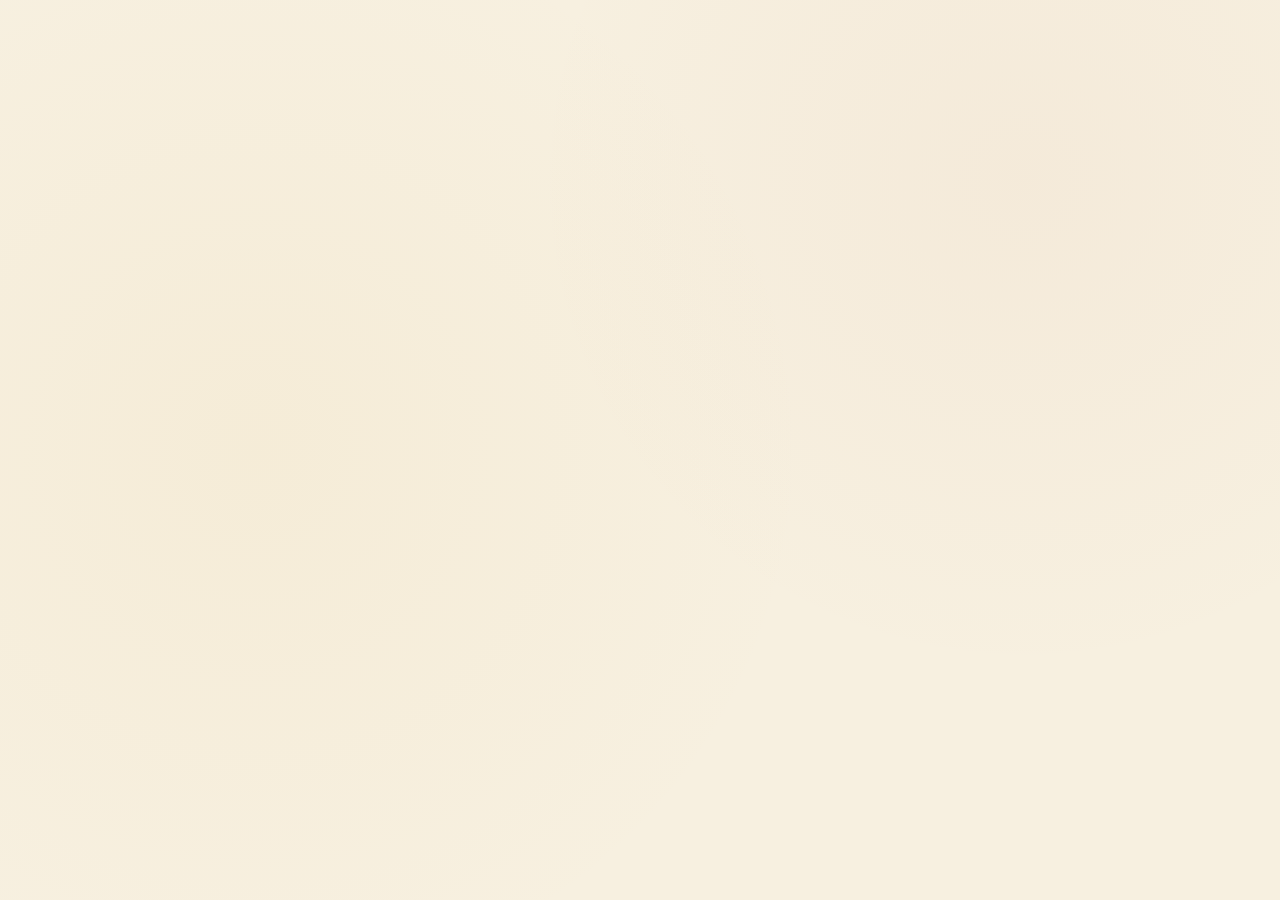
==== admin.html @ 9c34cb8f "Create admin.html" ====
<!DOCTYPE html>
<html lang="ar" dir="rtl">
<head>
    <meta charset="UTF-8">
    <meta name="viewport" content="width=device-width, initial-scale=1.0">
    <title>لوحة تحكم Abydos</title>
    <link href="https://fonts.googleapis.com/css2?family=Cairo:wght@400;500;600;700;800&display=swap" rel="stylesheet">
    <link rel="stylesheet" href="https://cdnjs.cloudflare.com/ajax/libs/font-awesome/6.0.0-beta3/css/all.min.css">
    <style>
        :root {
            --gold: #d4a237;
            --gold-light: #e8c46a;
            --navy: #0f1e3a;
            --navy2: #1a2a4a;
            --sand: #e8ddc8;
            --terracotta: #b55a3a;
            --cream: #f7f0e0;
            --border: #d4c4b0;
            --text: #0f1e3a;
            --text-muted: #5a6a7a;
            --green: #2a7a4a;
            --red: #b53a2a;
            --radius: 20px;
            --radius-sm: 10px;
            --shadow: 0 8px 30px rgba(15,30,58,0.12);
            --shadow-lg: 0 20px 60px rgba(15,30,58,0.18);
        }

        * { margin:0; padding:0; box-sizing:border-box; font-family:'Cairo',sans-serif; }

        body {
            background: var(--cream);
            background-image: radial-gradient(circle at 20% 50%, rgba(212,162,55,0.05) 0%, transparent 50%),
                              radial-gradient(circle at 80% 20%, rgba(181,90,58,0.04) 0%, transparent 40%);
            min-height:100vh;
        }

        /* Login */
        .login-wrapper { min-height:100vh; display:flex; align-items:center; justify-content:center; padding:2rem; }
        .login-card { background:white; border-radius:30px; padding:3rem 2.5rem; width:100%; max-width:440px; box-shadow:var(--shadow-lg); text-align:center; animation:slideUp 0.6s ease; }
        @keyframes slideUp { from{opacity:0;transform:translateY(30px);}to{opacity:1;transform:translateY(0);} }
        .login-logo { width:80px; height:80px; background:linear-gradient(135deg, var(--navy), var(--navy2)); border-radius:24px; display:flex; align-items:center; justify-content:center; margin:0 auto 1.5rem; font-size:2rem; color:var(--gold); box-shadow:0 8px 24px rgba(15,30,58,0.25); }
        .login-title { font-size:1.5rem; font-weight:800; color:var(--text); }
        .login-subtitle { font-size:0.9rem; color:var(--text-muted); margin-bottom:2rem; }
        .form-group { margin-bottom:1rem; text-align:right; }
        .form-label { display:block; font-size:0.82rem; font-weight:700; color:var(--text-muted); margin-bottom:0.4rem; }
        .form-input { width:100%; padding:0.85rem 1.1rem; border:1.5px solid var(--border); border-radius:14px; font-family:'Cairo',sans-serif; font-size:0.95rem; color:var(--text); background:var(--cream); outline:none; transition:all 0.25s ease; }
        .form-input:focus { border-color:var(--gold); background:white; box-shadow:0 0 0 3px rgba(212,162,55,0.12); }
        .login-btn { width:100%; padding:1rem; background:linear-gradient(135deg, var(--gold), var(--gold-light)); color:white; border:none; border-radius:14px; font-family:'Cairo',sans-serif; font-size:1rem; font-weight:700; cursor:pointer; margin-top:0.5rem; transition:all 0.3s ease; display:flex; align-items:center; justify-content:center; gap:0.6rem; }
        .login-btn:hover { transform:translateY(-2px); box-shadow:0 8px 25px rgba(212,162,55,0.4); }
        .login-btn:disabled { opacity:0.6; cursor:not-allowed; transform:none; }
        .login-error { color:var(--red); font-size:0.85rem; margin-top:0.8rem; display:none; background:rgba(181,58,42,0.08); padding:0.6rem 1rem; border-radius:var(--radius-sm); }

        /* Admin Layout */
        .admin-layout { display:flex; min-height:100vh; }

        .sidebar { width:260px; background:linear-gradient(180deg, var(--navy) 0%, #0a1428 100%); display:flex; flex-direction:column; position:fixed; top:0; right:0; height:100%; z-index:100; transition:transform 0.3s ease; padding:1.5rem 0; }
        .sidebar-logo { padding:0 1.5rem 1.5rem; border-bottom:1px solid rgba(255,255,255,0.08); margin-bottom:1.5rem; display:flex; align-items:center; gap:0.75rem; }
        .sidebar-logo-icon { width:42px; height:42px; background:rgba(212,162,55,0.15); border:1px solid rgba(212,162,55,0.3); border-radius:12px; display:flex; align-items:center; justify-content:center; font-size:1.1rem; color:var(--gold); }
        .sidebar-logo-text { color:white; font-weight:800; font-size:1.05rem; }
        .sidebar-logo-sub { color:rgba(255,255,255,0.4); font-size:0.75rem; }
        .sidebar-nav { flex:1; padding:0 1rem; }
        .nav-item { display:flex; align-items:center; gap:0.75rem; padding:0.75rem 1rem; border-radius:12px; color:rgba(255,255,255,0.6); cursor:pointer; transition:all 0.2s; font-size:0.9rem; margin-bottom:0.25rem; text-decoration:none; }
        .nav-item:hover, .nav-item.active { background:rgba(212,162,55,0.12); color:var(--gold); }
        .nav-item i { width:20px; text-align:center; font-size:0.9rem; }
        .sidebar-footer { padding:1.5rem; border-top:1px solid rgba(255,255,255,0.08); }
        .logout-btn { display:flex; align-items:center; gap:0.6rem; color:rgba(255,255,255,0.4); background:none; border:none; cursor:pointer; font-family:'Cairo',sans-serif; font-size:0.85rem; padding:0; transition:color 0.2s; }
        .logout-btn:hover { color:var(--red); }

        .main-content { margin-right:260px; flex:1; padding:2rem; min-height:100vh; }
        .top-bar { display:flex; align-items:center; justify-content:space-between; margin-bottom:2rem; }
        .page-title { font-size:1.5rem; font-weight:800; color:var(--text); }
        .page-title span { color:var(--gold); }
        .top-actions { display:flex; gap:0.75rem; }
        .btn-primary { display:inline-flex; align-items:center; gap:0.5rem; background:var(--gold); color:white; border:none; padding:0.7rem 1.5rem; border-radius:50px; font-family:'Cairo',sans-serif; font-weight:700; font-size:0.9rem; cursor:pointer; transition:all 0.2s; }
        .btn-primary:hover { background:var(--gold-light); transform:translateY(-1px); box-shadow:0 6px 20px rgba(212,162,55,0.35); }
        .btn-secondary { display:inline-flex; align-items:center; gap:0.5rem; background:white; color:var(--text); border:1.5px solid var(--border); padding:0.7rem 1.5rem; border-radius:50px; font-family:'Cairo',sans-serif; font-weight:700; font-size:0.9rem; cursor:pointer; transition:all 0.2s; }
        .btn-secondary:hover { border-color:var(--gold); color:var(--gold); }

        .stats-row { display:grid; grid-template-columns:repeat(4,1fr); gap:1rem; margin-bottom:2rem; }
        .stat-card { background:white; border-radius:var(--radius); padding:1.5rem; box-shadow:var(--shadow); display:flex; align-items:center; gap:1rem; }
        .stat-icon { width:52px; height:52px; border-radius:14px; display:flex; align-items:center; justify-content:center; font-size:1.3rem; flex-shrink:0; }
        .stat-icon.gold { background:rgba(212,162,55,0.12); color:var(--gold); }
        .stat-icon.green { background:rgba(42,122,74,0.12); color:var(--green); }
        .stat-icon.blue { background:rgba(42,64,106,0.12); color:#2a406a; }
        .stat-icon.purple { background:rgba(103,58,183,0.12); color:#673ab7; }
        .stat-value { font-size:1.8rem; font-weight:800; color:var(--text); line-height:1; }
        .stat-label { font-size:0.82rem; color:var(--text-muted); margin-top:0.2rem; }

        .alert { padding:0.9rem 1.2rem; border-radius:var(--radius-sm); margin-bottom:1rem; font-size:0.9rem; font-weight:600; display:none; align-items:center; gap:0.6rem; }
        .alert.success { background:rgba(42,122,74,0.1); color:var(--green); border:1px solid rgba(42,122,74,0.2); }
        .alert.danger { background:rgba(181,58,42,0.1); color:var(--red); border:1px solid rgba(181,58,42,0.2); }
        .alert.show { display:flex !important; }

        .table-card { background:white; border-radius:var(--radius); box-shadow:var(--shadow); overflow:hidden; }
        .table-header { padding:1.25rem 1.5rem; border-bottom:1px solid var(--border); display:flex; align-items:center; justify-content:space-between; }
        .table-title { font-size:1rem; font-weight:700; color:var(--text); display:flex; align-items:center; gap:0.5rem; }
        .table-title i { color:var(--gold); }
        .search-box { display:flex; align-items:center; gap:0.5rem; background:var(--cream); border:1.5px solid var(--border); border-radius:50px; padding:0.5rem 1rem; }
        .search-box i { color:var(--text-muted); font-size:0.85rem; }
        .search-box input { border:none; background:none; outline:none; font-family:'Cairo',sans-serif; font-size:0.85rem; color:var(--text); width:180px; }
        .search-box input::placeholder { color:var(--text-muted); }

        table { width:100%; border-collapse:collapse; }
        thead { background:#faf6f0; }
        th { padding:0.9rem 1.25rem; text-align:right; font-size:0.78rem; font-weight:700; color:var(--text-muted); text-transform:uppercase; letter-spacing:0.5px; border-bottom:1px solid var(--border); }
        td { padding:1rem 1.25rem; border-bottom:1px solid #f5f0ea; font-size:0.88rem; color:var(--text); vertical-align:middle; }
        tr:last-child td { border-bottom:none; }
        tr:hover td { background:#fdf9f5; }
        .post-thumb-cell { display:flex; align-items:center; gap:0.85rem; }
        .thumb-img { width:52px; height:38px; border-radius:8px; object-fit:cover; background:var(--cream); flex-shrink:0; border:1px solid var(--border); }
        .thumb-title { font-weight:600; color:var(--text); font-size:0.88rem; line-height:1.4; }
        .cat-badge { display:inline-block; padding:0.2rem 0.7rem; border-radius:50px; font-size:0.72rem; font-weight:700; background:rgba(212,162,55,0.1); color:var(--gold); }
        .date-cell { color:var(--text-muted); font-size:0.82rem; }
        .img-count { color:var(--text-muted); font-size:0.82rem; text-align:center; }
        .actions-cell { display:flex; gap:0.5rem; }
        .action-btn { width:34px; height:34px; border-radius:10px; border:none; cursor:pointer; display:flex; align-items:center; justify-content:center; font-size:0.85rem; transition:all 0.2s; }
        .edit-btn { background:rgba(42,122,74,0.1); color:var(--green); }
        .edit-btn:hover { background:var(--green); color:white; }
        .delete-btn { background:rgba(181,58,42,0.1); color:var(--red); }
        .delete-btn:hover { background:var(--red); color:white; }

        .table-footer { padding:1rem 1.5rem; border-top:1px solid var(--border); display:flex; align-items:center; justify-content:space-between; font-size:0.83rem; color:var(--text-muted); }
        .pagination { display:flex; gap:0.4rem; }
        .page-btn { width:32px; height:32px; border-radius:8px; border:1.5px solid var(--border); background:white; cursor:pointer; display:flex; align-items:center; justify-content:center; font-size:0.82rem; font-family:'Cairo',sans-serif; color:var(--text-muted); transition:all 0.2s; }
        .page-btn:hover, .page-btn.active { background:var(--gold); border-color:var(--gold); color:white; }

        .modal { position:fixed; inset:0; background:rgba(10,6,2,0.75); display:none; justify-content:center; align-items:center; z-index:1000; padding:1.5rem; backdrop-filter:blur(4px); }
        .modal.open { display:flex; }
        .modal-card { background:white; border-radius:28px; width:100%; max-width:760px; max-height:92vh; overflow-y:auto; box-shadow:var(--shadow-lg); animation:modalIn 0.35s cubic-bezier(0.34,1.56,0.64,1); }
        @keyframes modalIn { from{opacity:0;transform:scale(0.92) translateY(20px);}to{opacity:1;transform:scale(1) translateY(0);} }
        .modal-header { padding:1.5rem 2rem; border-bottom:1px solid var(--border); display:flex; align-items:center; justify-content:space-between; position:sticky; top:0; background:white; z-index:2; border-radius:28px 28px 0 0; }
        .modal-title { font-size:1.15rem; font-weight:800; color:var(--text); display:flex; align-items:center; gap:0.5rem; }
        .modal-title i { color:var(--gold); }
        .modal-close { width:36px; height:36px; border-radius:10px; background:#f5ede4; border:none; cursor:pointer; display:flex; align-items:center; justify-content:center; color:var(--text-muted); font-size:1rem; transition:all 0.2s; }
        .modal-close:hover { background:var(--red); color:white; }
        .modal-body { padding:2rem; }
        .modal-footer { padding:1.25rem 2rem; border-top:1px solid var(--border); display:flex; justify-content:flex-end; gap:0.75rem; }

        .field-group { margin-bottom:1.25rem; }
        .field-label { display:block; font-size:0.82rem; font-weight:700; color:var(--text-muted); margin-bottom:0.4rem; }
        .field-label span { color:var(--red); }
        .field-input, .field-textarea, .field-select { width:100%; padding:0.8rem 1rem; border:1.5px solid var(--border); border-radius:12px; font-family:'Cairo',sans-serif; font-size:0.92rem; color:var(--text); background:var(--cream); outline:none; transition:all 0.2s; }
        .field-input:focus, .field-textarea:focus { border-color:var(--gold); background:white; box-shadow:0 0 0 3px rgba(212,162,55,0.1); }
        .field-textarea { resize:vertical; min-height:160px; line-height:1.6; }
        .field-hint { font-size:0.77rem; color:var(--text-muted); margin-top:0.35rem; }
        .field-row { display:grid; grid-template-columns:1fr 1fr; gap:1rem; }
        .thumb-preview { margin-top:0.5rem; border-radius:10px; overflow:hidden; border:1.5px solid var(--border); display:none; aspect-ratio:16/9; background:var(--cream); }
        .thumb-preview img { width:100%; height:100%; object-fit:cover; }
        .thumb-preview.show { display:block; }

        .editor-toolbar { display:flex; gap:0.3rem; flex-wrap:wrap; padding:0.6rem; background:#faf6f0; border:1.5px solid var(--border); border-bottom:none; border-radius:12px 12px 0 0; }
        .editor-toolbar button { width:32px; height:32px; border:none; background:transparent; border-radius:8px; cursor:pointer; font-size:0.85rem; color:var(--text-muted); display:flex; align-items:center; justify-content:center; transition:all 0.15s; }
        .editor-toolbar button:hover { background:white; color:var(--gold); }
        .editor-toolbar .sep { width:1px; background:var(--border); margin:0 0.2rem; }
        .editor-textarea { width:100%; padding:1rem; border:1.5px solid var(--border); border-top:none; border-radius:0 0 12px 12px; font-family:'Cairo',sans-serif; font-size:0.9rem; color:var(--text); background:var(--cream); outline:none; resize:vertical; min-height:200px; line-height:1.7; }
        .editor-textarea:focus { border-color:var(--gold); background:white; }
        .field-input.error, .field-textarea.error { border-color:var(--red); }
        .field-error { font-size:0.77rem; color:var(--red); margin-top:0.3rem; display:none; }
        .field-error.show { display:block; }
        .char-counter { font-size:0.75rem; color:var(--text-muted); text-align:left; margin-top:0.3rem; }

        .table-empty { text-align:center; padding:3rem; color:var(--text-muted); }
        .table-empty i { font-size:2.5rem; color:var(--gold); opacity:0.3; display:block; margin-bottom:0.75rem; }

        .confirm-dialog { position:fixed; inset:0; background:rgba(10,6,2,0.8); display:none; justify-content:center; align-items:center; z-index:2000; }
        .confirm-dialog.open { display:flex; }
        .confirm-card { background:white; border-radius:20px; padding:2rem; max-width:380px; width:90%; text-align:center; animation:modalIn 0.3s ease; }
        .confirm-icon { width:60px; height:60px; border-radius:50%; background:rgba(181,58,42,0.1); display:flex; align-items:center; justify-content:center; margin:0 auto 1rem; font-size:1.5rem; color:var(--red); }
        .confirm-title { font-size:1.1rem; font-weight:800; color:var(--text); margin-bottom:0.5rem; }
        .confirm-text { font-size:0.88rem; color:var(--text-muted); margin-bottom:1.5rem; }
        .confirm-actions { display:flex; gap:0.75rem; justify-content:center; }
        .btn-danger { padding:0.7rem 1.5rem; background:var(--red); color:white; border:none; border-radius:50px; font-family:'Cairo',sans-serif; font-weight:700; cursor:pointer; transition:all 0.2s; }
        .btn-danger:hover { background:#a93226; }
        .btn-ghost { padding:0.7rem 1.5rem; background:var(--cream); color:var(--text-muted); border:1.5px solid var(--border); border-radius:50px; font-family:'Cairo',sans-serif; font-weight:700; cursor:pointer; }

        .saving-overlay { position:fixed; inset:0; background:rgba(0,0,0,0.4); display:none; justify-content:center; align-items:center; z-index:3000; }
        .saving-overlay.show { display:flex; }
        .saving-card { background:white; border-radius:16px; padding:2rem 2.5rem; text-align:center; box-shadow:var(--shadow-lg); }
        .saving-spinner { font-size:2rem; color:var(--gold); margin-bottom:0.75rem; }
        .saving-text { font-weight:700; color:var(--text); }

        .sidebar-toggle { display:none; position:fixed; bottom:1.5rem; right:1.5rem; width:50px; height:50px; background:var(--gold); color:white; border:none; border-radius:50%; font-size:1.1rem; cursor:pointer; z-index:200; box-shadow:0 4px 20px rgba(212,162,55,0.4); }
        @media (max-width:900px){ .sidebar-toggle { display:flex; align-items:center; justify-content:center; } .sidebar { transform:translateX(260px); } .sidebar.open { transform:translateX(0); } .main-content { margin-right:0; } .stats-row { grid-template-columns:repeat(2,1fr); } .field-row { grid-template-columns:1fr; } }
        @media (max-width:600px){ .stats-row { grid-template-columns:1fr; } .top-bar { flex-direction:column; align-items:flex-start; gap:1rem; } }
    </style>
</head>
<body>

<div id="loginWrapper" class="login-wrapper" style="display:none;">
  <div class="login-card">
    <div class="login-logo"><i class="fas fa-ankh"></i></div>
    <div class="login-title">Abydos Admin</div>
    <div class="login-subtitle">لوحة تحكم المحتوى</div>
    <div class="form-group">
      <label class="form-label">كلمة المرور</label>
      <input type="password" id="adminPassword" class="form-input" placeholder="أدخل كلمة المرور" autocomplete="off">
    </div>
    <div class="form-group">
      <label class="form-label">GitHub Token</label>
      <input type="text" id="githubToken" class="form-input" placeholder="ghp_xxxxxxxxxxxxxxxx" autocomplete="off" dir="ltr">
    </div>
    <button class="login-btn" id="loginBtn">
      <i class="fas fa-sign-in-alt"></i>
      <span>دخول</span>
    </button>
    <div id="loginError" class="login-error"></div>
  </div>
</div>

<div id="adminPanel" style="display:none;">
  <div class="admin-layout">
    <aside class="sidebar" id="sidebar">
      <div class="sidebar-logo">
        <div class="sidebar-logo-icon"><i class="fas fa-ankh"></i></div>
        <div><div class="sidebar-logo-text">Abydos</div><div class="sidebar-logo-sub">لوحة التحكم</div></div>
      </div>
      <nav class="sidebar-nav">
        <a class="nav-item active" href="#"><i class="fas fa-newspaper"></i> إدارة المقالات</a>
        <a class="nav-item" href="index.html" target="_blank"><i class="fas fa-external-link-alt"></i> عرض الموقع</a>
      </nav>
      <div class="sidebar-footer">
        <button class="logout-btn" id="logoutBtn"><i class="fas fa-sign-out-alt"></i> تسجيل الخروج</button>
      </div>
    </aside>

    <main class="main-content">
      <div class="top-bar">
        <div class="page-title">إدارة <span>المقالات</span></div>
        <div class="top-actions">
          <button class="btn-secondary" id="refreshBtn"><i class="fas fa-sync-alt"></i> تحديث</button>
          <button class="btn-primary" id="newPostBtn"><i class="fas fa-plus"></i> مقال جديد</button>
        </div>
      </div>

      <div class="alert success" id="successAlert"><i class="fas fa-check-circle"></i> <span id="successMsg"></span></div>
      <div class="alert danger" id="dangerAlert"><i class="fas fa-exclamation-circle"></i> <span id="dangerMsg"></span></div>

      <div class="stats-row" id="statsRow">
        <div class="stat-card">
          <div class="stat-icon gold"><i class="fas fa-newspaper"></i></div>
          <div><div class="stat-value" id="statTotal">—</div><div class="stat-label">إجمالي المقالات</div></div>
        </div>
        <div class="stat-card">
          <div class="stat-icon green"><i class="fas fa-tags"></i></div>
          <div><div class="stat-value" id="statCats">—</div><div class="stat-label">الأقسام</div></div>
        </div>
        <div class="stat-card">
          <div class="stat-icon blue"><i class="fas fa-images"></i></div>
          <div><div class="stat-value" id="statImages">—</div><div class="stat-label">إجمالي الصور</div></div>
        </div>
        <div class="stat-card">
          <div class="stat-icon purple"><i class="fas fa-calendar-check"></i></div>
          <div><div class="stat-value" id="statThisMonth">—</div><div class="stat-label">مقالات هذا الشهر</div></div>
        </div>
      </div>

      <div class="table-card">
        <div class="table-header">
          <div class="table-title"><i class="fas fa-list-alt"></i> المقالات</div>
          <div style="display:flex;gap:0.75rem;align-items:center;flex-wrap:wrap;">
            <select id="sectionFilter" class="field-input field-select" style="width:auto;padding:0.45rem 0.85rem;font-size:0.85rem;">
              <option value="">كل الأقسام</option>
              <option value="زائر">👤 زائر</option>
              <option value="مزار">🏛️ مزار</option>
              <option value="مقابلات">🎙️ مقابلات</option>
              <option value="فعاليات">📅 فعاليات</option>
              <option value="وجوه">👔 وجوه</option>
              <option value="رأي">✍️ رأي</option>
            </select>
            <div class="search-box">
              <i class="fas fa-search"></i>
              <input type="text" id="tableSearch" placeholder="بحث في المقالات...">
            </div>
          </div>
        </div>
        <div style="overflow-x:auto;">
          <table>
            <thead><tr><th>المقال</th><th>القسم</th><th>التاريخ</th><th style="text-align:center;">صور</th><th>إجراءات</th></tr></thead>
            <tbody id="postsTableBody"><tr class="loading-row"><td colspan="5"><i class="fas fa-spinner fa-spin" style="color:var(--gold);"></i> جاري التحميل...</td></tr></tbody>
          </table>
        </div>
        <div class="table-footer">
          <span id="tableInfo">—</span>
          <div class="pagination" id="pagination"></div>
        </div>
      </div>
    </main>
  </div>
</div>

<!-- Modal -->
<div class="modal" id="postModal">
  <div class="modal-card">
    <div class="modal-header">
      <div class="modal-title" id="modalTitle"><i class="fas fa-plus"></i> مقال جديد</div>
      <button class="modal-close" id="modalClose"><i class="fas fa-times"></i></button>
    </div>
    <div class="modal-body">
      <input type="hidden" id="editId">
      <div class="field-row">
        <div class="field-group" style="grid-column: span 2;">
          <label class="field-label">العنوان <span>*</span></label>
          <input type="text" id="postTitle" class="field-input" placeholder="عنوان المقال...">
          <div class="field-error" id="titleError">العنوان مطلوب</div>
        </div>
      </div>
      <div class="field-row">
        <div class="field-group">
          <label class="field-label">القسم الرئيسي <span>*</span></label>
          <select id="postSection" class="field-input field-select">
            <option value="">— اختر القسم —</option>
            <option value="زائر">👤 زائر</option>
            <option value="مزار">🏛️ مزار</option>
            <option value="مقابلات">🎙️ مقابلات</option>
            <option value="فعاليات">📅 فعاليات</option>
            <option value="وجوه">👔 وجوه</option>
            <option value="رأي">✍️ رأي</option>
          </select>
          <div class="field-error" id="catError">القسم مطلوب</div>
        </div>
        <div class="field-group">
          <label class="field-label">تاريخ النشر <span>*</span></label>
          <input type="date" id="postDate" class="field-input">
        </div>
      </div>
      <div class="field-row">
        <div class="field-group" style="grid-column: span 2;">
          <label class="field-label">وسوم إضافية (Tags)</label>
          <input type="text" id="postCategories" class="field-input" placeholder="مثال: تاريخ، آثار، فلسفة">
          <div class="field-hint">افصل بين الوسوم بفاصلة</div>
        </div>
      </div>
      <div class="field-group">
        <label class="field-label">رابط الصورة المصغرة</label>
        <input type="url" id="postThumb" class="field-input" placeholder="https://..." dir="ltr">
        <div class="field-hint">سيتم عرض معاينة الصورة تلقائياً</div>
        <div class="thumb-preview" id="thumbPreview"><img src="" alt="معاينة" id="thumbImg"></div>
      </div>
      <div class="field-group">
        <label class="field-label">المحتوى الكامل</label>
        <div class="editor-toolbar">
          <button type="button" onclick="insertTag('b')"><b>B</b></button>
          <button type="button" onclick="insertTag('i')"><i>I</i></button>
          <button type="button" onclick="insertTag('u')"><u>U</u></button>
          <div class="sep"></div>
          <button type="button" onclick="insertTag('h2')"><i class="fas fa-heading"></i></button>
          <button type="button" onclick="insertTag('h3')"><i class="fas fa-h-square"></i></button>
          <div class="sep"></div>
          <button type="button" onclick="insertTag('p')"><i class="fas fa-paragraph"></i></button>
          <button type="button" onclick="insertLink()"><i class="fas fa-link"></i></button>
          <button type="button" onclick="insertImage()"><i class="fas fa-image"></i></button>
          <div class="sep"></div>
          <button type="button" onclick="insertTag('blockquote')"><i class="fas fa-quote-right"></i></button>
          <button type="button" onclick="clearContent()" style="margin-right:auto;"><i class="fas fa-trash" style="color:var(--red);font-size:0.75rem;"></i></button>
        </div>
        <textarea class="editor-textarea" id="postContent" placeholder="اكتب أو الصق المحتوى الكامل للمقال هنا (HTML مسموح)..."></textarea>
        <div class="char-counter"><span id="charCount">0</span> حرف</div>
      </div>
      <div class="field-group">
        <label class="field-label">معاينة قصيرة (اختياري)</label>
        <textarea id="postPreview" class="field-input" rows="3" placeholder="نبذة مختصرة تظهر في قوائم المقالات..."></textarea>
      </div>
    </div>
    <div class="modal-footer">
      <button class="btn-ghost" id="cancelModalBtn">إلغاء</button>
      <button class="btn-primary" id="savePostBtn"><i class="fas fa-save"></i> حفظ المقال</button>
    </div>
  </div>
</div>

<!-- Confirm Dialog -->
<div class="confirm-dialog" id="confirmDialog">
  <div class="confirm-card">
    <div class="confirm-icon"><i class="fas fa-trash-alt"></i></div>
    <div class="confirm-title">حذف المقال</div>
    <div class="confirm-text">هل أنت متأكد من حذف هذا المقال؟ لا يمكن التراجع عن هذا الإجراء.</div>
    <div class="confirm-actions">
      <button class="btn-ghost" id="cancelDelete">إلغاء</button>
      <button class="btn-danger" id="confirmDelete"><i class="fas fa-trash-alt"></i> حذف</button>
    </div>
  </div>
</div>

<!-- Saving Overlay -->
<div class="saving-overlay" id="savingOverlay">
  <div class="saving-card">
    <div class="saving-spinner"><i class="fas fa-spinner fa-spin"></i></div>
    <div class="saving-text" id="savingText">جاري الحفظ...</div>
  </div>
</div>

<button class="sidebar-toggle" id="sidebarToggle"><i class="fas fa-bars"></i></button>

<script>
(function() {
  'use strict';

  const REPO_OWNER = 'medicalzone1000';
  const REPO_NAME  = 'indigena'; // غير هذا إلى اسم المستودع الجديد
  const FILE_PATH  = 'posts.json';
  const ADMIN_PWD  = 'Abydos2025'; // يمكنك تغييرها
  const ROWS_PER_PAGE = 12;

  let state = { token: '', postsData: { posts: [] }, filteredPosts: [], currentPage: 1, deleteTargetId: null, searchQuery: '' };

  const $ = id => document.getElementById(id);

  function showAlert(type, msg) {
    const el = $(type === 'success' ? 'successAlert' : 'dangerAlert');
    const msg_el = $(type === 'success' ? 'successMsg' : 'dangerMsg');
    msg_el.textContent = msg;
    el.classList.add('show');
    setTimeout(() => el.classList.remove('show'), 4000);
  }

  function setSaving(text) { $('savingText').textContent = text || 'جاري الحفظ...'; $('savingOverlay').classList.add('show'); }
  function hideSaving() { $('savingOverlay').classList.remove('show'); }

  function showLoginPanel() { $('loginWrapper').style.display = 'flex'; $('adminPanel').style.display = 'none'; }
  function showAdminPanel() { $('loginWrapper').style.display = 'none'; $('adminPanel').style.display = 'block'; }

  $('loginBtn').addEventListener('click', async () => {
    const pwd = $('adminPassword').value.trim();
    const token = $('githubToken').value.trim();
    const errEl = $('loginError');
    errEl.style.display = 'none';

    if (pwd !== ADMIN_PWD) { errEl.textContent = 'كلمة المرور غير صحيحة'; errEl.style.display = 'block'; return; }
    if (!token) { errEl.textContent = 'الرجاء إدخال GitHub Token'; errEl.style.display = 'block'; return; }

    $('loginBtn').disabled = true;
    $('loginBtn').innerHTML = '<i class="fas fa-spinner fa-spin"></i> جاري التحقق...';

    try {
      const test = await fetch('https://api.github.com/user', { headers: { 'Authorization': `token ${token}` } });
      if (!test.ok) throw new Error('توكن غير صالح');

      state.token = token;
      localStorage.setItem('abydos_token', token);
      localStorage.setItem('abydos_auth', 'true');

      showAdminPanel();
      await loadPosts();
      updateStats();
      renderTable();
    } catch(e) {
      errEl.textContent = 'فشل التحقق: ' + e.message;
      errEl.style.display = 'block';
    } finally {
      $('loginBtn').disabled = false;
      $('loginBtn').innerHTML = '<i class="fas fa-sign-in-alt"></i> <span>دخول</span>';
    }
  });

  $('adminPassword').addEventListener('keydown', e => { if (e.key === 'Enter') $('loginBtn').click(); });
  $('githubToken').addEventListener('keydown', e => { if (e.key === 'Enter') $('loginBtn').click(); });

  async function loadPosts() {
    try {
      const url = `https://api.github.com/repos/${REPO_OWNER}/${REPO_NAME}/contents/${FILE_PATH}`;
      const res = await fetch(url, { headers: { 'Authorization': `token ${state.token}` } });
      if (res.status === 404) { state.postsData = { posts: [] }; return; }
      const data = await res.json();
      const b64clean = data.content.replace(/\n/g, '');
      const bytes = Uint8Array.from(atob(b64clean), c => c.charCodeAt(0));
      const content = new TextDecoder('utf-8').decode(bytes);
      state.postsData = JSON.parse(content);
    } catch(e) { showAlert('danger', 'فشل تحميل البيانات: ' + e.message); }
  }

  async function savePosts(successMsg = 'تم الحفظ بنجاح') {
    setSaving('جاري الحفظ على GitHub...');
    try {
      const url = `https://api.github.com/repos/${REPO_OWNER}/${REPO_NAME}/contents/${FILE_PATH}`;
      const getRes = await fetch(url, { headers: { 'Authorization': `token ${state.token}` } });
      let sha = null;
      if (getRes.ok) { const d = await getRes.json(); sha = d.sha; }
      const jsonStr = JSON.stringify(state.postsData, null, 2);
      const b64 = btoa(unescape(encodeURIComponent(jsonStr)));
      const body = { message: `تحديث المحتوى ${new Date().toISOString()}`, content: b64, branch: 'main' };
      if (sha) body.sha = sha;
      const saveRes = await fetch(url, { method: 'PUT', headers: { 'Authorization': `token ${state.token}`, 'Content-Type': 'application/json' }, body: JSON.stringify(body) });
      if (!saveRes.ok) { const err = await saveRes.json(); throw new Error(err.message); }
      showAlert('success', successMsg);
    } catch(e) { showAlert('danger', 'خطأ في الحفظ: ' + e.message); }
    finally { hideSaving(); }
  }

  function updateStats() {
    const posts = state.postsData.posts || [];
    $('statTotal').textContent = posts.length;
    const sections = new Set(posts.map(p => p.section).filter(Boolean));
    $('statCats').textContent = sections.size || new Set(posts.flatMap(p => p.categories || [])).size;
    const imgs = posts.reduce((s, p) => s + (p.image_count || 0), 0);
    $('statImages').textContent = imgs;
    const now = new Date();
    const thisMonth = posts.filter(p => { const d = new Date(p.published); return d.getMonth() === now.getMonth() && d.getFullYear() === now.getFullYear(); }).length;
    $('statThisMonth').textContent = thisMonth;
  }

  function renderTable() {
    const posts = state.postsData.posts || [];
    const q = state.searchQuery.toLowerCase();
    const sectionFilter = $('sectionFilter') ? $('sectionFilter').value : '';
    state.filteredPosts = posts.filter(p => {
      const matchQ = !q || (p.title && p.title.toLowerCase().includes(q));
      const matchS = !sectionFilter || p.section === sectionFilter || (p.categories || []).includes(sectionFilter);
      return matchQ && matchS;
    });
    state.filteredPosts.sort((a, b) => new Date(b.published) - new Date(a.published));

    const total = state.filteredPosts.length;
    const totalPages = Math.ceil(total / ROWS_PER_PAGE);
    if (state.currentPage > totalPages && totalPages > 0) state.currentPage = totalPages;

    const start = (state.currentPage - 1) * ROWS_PER_PAGE;
    const page = state.filteredPosts.slice(start, start + ROWS_PER_PAGE);

    const tbody = $('postsTableBody');
    tbody.innerHTML = '';

    if (page.length === 0) {
      tbody.innerHTML = `<tr><td colspan="5"><div class="table-empty"><i class="fas fa-inbox"></i>${q ? 'لا توجد نتائج للبحث' : 'لا توجد مقالات بعد'}</div></td></tr>`;
    } else {
      page.forEach(post => {
        const tr = document.createElement('tr');
        const thumb = post.thumbnail || '';
        const dateStr = new Date(post.published).toLocaleDateString('ar-EG', { year: 'numeric', month: 'short', day: 'numeric' });
        tr.innerHTML = `
          <td><div class="post-thumb-cell">${thumb ? `<img class="thumb-img" src="${thumb}" alt="" loading="lazy" onerror="this.style.display='none'">` : ''}<div class="thumb-title">${(post.title || '').substring(0, 60)}${(post.title || '').length > 60 ? '...' : ''}</div></div></td>
          <td><span class="cat-badge">${post.section || (post.categories || ['—'])[0]}</span></td>
          <td class="date-cell">${dateStr}</td>
          <td class="img-count">${post.image_count || 0}</td>
          <td><div class="actions-cell"><button class="action-btn edit-btn" data-id="${post.id}" title="تعديل"><i class="fas fa-edit"></i></button><button class="action-btn delete-btn" data-id="${post.id}" title="حذف"><i class="fas fa-trash-alt"></i></button></div></td>
        `;
        tbody.appendChild(tr);
      });

      tbody.querySelectorAll('.edit-btn').forEach(btn => btn.addEventListener('click', () => openEditModal(btn.dataset.id)));
      tbody.querySelectorAll('.delete-btn').forEach(btn => btn.addEventListener('click', () => openDeleteConfirm(btn.dataset.id)));
    }

    $('tableInfo').textContent = total > 0 ? `${start + 1}–${Math.min(start + ROWS_PER_PAGE, total)} من ${total} مقال` : '0 مقالات';
    renderPagination(totalPages);
  }

  function renderPagination(totalPages) {
    const container = $('pagination');
    container.innerHTML = '';
    if (totalPages <= 1) return;
    let start = Math.max(1, state.currentPage - 2);
    let end = Math.min(totalPages, start + 4);
    if (end - start < 4) start = Math.max(1, end - 4);
    const addBtn = (label, page, active = false) => {
      const btn = document.createElement('button');
      btn.className = 'page-btn' + (active ? ' active' : '');
      btn.innerHTML = label;
      btn.addEventListener('click', () => { state.currentPage = page; renderTable(); });
      container.appendChild(btn);
    };
    if (state.currentPage > 1) addBtn('<i class="fas fa-chevron-right"></i>', state.currentPage - 1);
    for (let i = start; i <= end; i++) addBtn(i, i, i === state.currentPage);
    if (state.currentPage < totalPages) addBtn('<i class="fas fa-chevron-left"></i>', state.currentPage + 1);
  }

  let searchTimer = null;
  $('sectionFilter').addEventListener('change', () => { state.currentPage = 1; renderTable(); });
  $('tableSearch').addEventListener('input', e => {
    clearTimeout(searchTimer);
    searchTimer = setTimeout(() => { state.searchQuery = e.target.value.trim(); state.currentPage = 1; renderTable(); }, 300);
  });

  function openModal() { $('postModal').classList.add('open'); }
  function closeModal() { $('postModal').classList.remove('open'); }

  $('newPostBtn').addEventListener('click', () => {
    $('editId').value = '';
    $('postTitle').value = '';
    $('postSection').value = '';
    $('postCategories').value = '';
    $('postDate').value = new Date().toISOString().substring(0, 10);
    $('postThumb').value = '';
    $('postContent').value = '';
    $('postPreview').value = '';
    $('charCount').textContent = '0';
    $('thumbPreview').classList.remove('show');
    clearErrors();
    $('modalTitle').innerHTML = '<i class="fas fa-plus"></i> مقال جديد';
    openModal();
  });

  function openEditModal(id) {
    const post = (state.postsData.posts || []).find(p => p.id == id);
    if (!post) return;
    $('editId').value = post.id;
    $('postTitle').value = post.title || '';
    const sec = post.section || (post.categories || [])[0] || '';
    $('postSection').value = sec;
    const tags = (post.categories || []).filter(c => c !== sec);
    $('postCategories').value = tags.join(', ');
    $('postDate').value = (post.published || '').substring(0, 10);
    $('postThumb').value = post.thumbnail || '';
    $('postContent').value = post.content || '';
    $('postPreview').value = post.content_preview || '';
    $('charCount').text
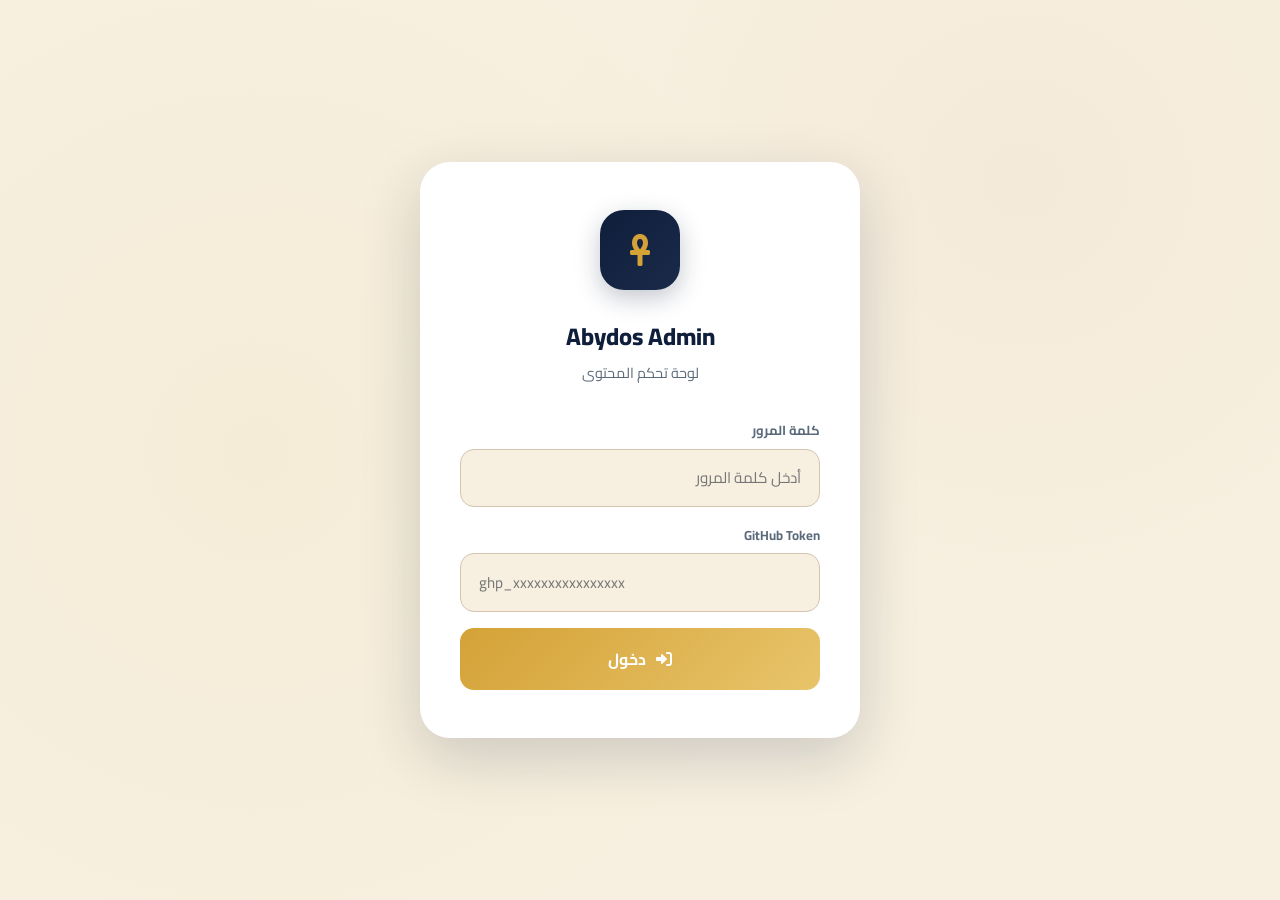
==== commit 7b481e02: "Update admin.html" ====
--- a/admin.html
+++ b/admin.html
@@ -603,4 +603,166 @@
     $('postThumb').value = post.thumbnail || '';
     $('postContent').value = post.content || '';
     $('postPreview').value = post.content_preview || '';
-    $('charCount').text
+    $('charCount').textContent = (post.content || '').length;
+    updateThumbPreview(post.thumbnail || '');
+    clearErrors();
+    $('modalTitle').innerHTML = '<i class="fas fa-edit"></i> تعديل المقال';
+    openModal();
+  }
+
+  $('modalClose').addEventListener('click', closeModal);
+  $('cancelModalBtn').addEventListener('click', closeModal);
+  $('postModal').addEventListener('click', e => { if (e.target === $('postModal')) closeModal(); });
+
+  function updateThumbPreview(url) {
+    const preview = $('thumbPreview');
+    const img = $('thumbImg');
+    if (url && url.startsWith('http')) {
+      img.src = url;
+      img.onload = () => preview.classList.add('show');
+      img.onerror = () => preview.classList.remove('show');
+    } else { preview.classList.remove('show'); }
+  }
+  let thumbTimer = null;
+  $('postThumb').addEventListener('input', e => {
+    clearTimeout(thumbTimer);
+    thumbTimer = setTimeout(() => updateThumbPreview(e.target.value.trim()), 600);
+  });
+
+  $('postContent').addEventListener('input', e => { $('charCount').textContent = e.target.value.length; });
+
+  window.insertTag = function(tag) {
+    const ta = $('postContent');
+    const start = ta.selectionStart, end = ta.selectionEnd;
+    const selected = ta.value.substring(start, end);
+    const replacement = `<${tag}>${selected}</${tag}>`;
+    ta.value = ta.value.substring(0, start) + replacement + ta.value.substring(end);
+    ta.focus();
+    ta.selectionStart = ta.selectionEnd = start + replacement.length;
+    $('charCount').textContent = ta.value.length;
+  };
+
+  window.insertLink = function() {
+    const url = prompt('أدخل الرابط:'); if (!url) return;
+    const text = prompt('نص الرابط:', 'اضغط هنا');
+    insertCustom(`<a href="${url}">${text || url}</a>`);
+  };
+
+  window.insertImage = function() {
+    const url = prompt('أدخل رابط الصورة:'); if (!url) return;
+    insertCustom(`<img src="${url}" alt="" style="max-width:100%;">`);
+  };
+
+  window.clearContent = function() {
+    if (confirm('هل تريد مسح كل المحتوى؟')) { $('postContent').value = ''; $('charCount').textContent = '0'; }
+  };
+
+  function insertCustom(html) {
+    const ta = $('postContent');
+    const start = ta.selectionStart;
+    ta.value = ta.value.substring(0, start) + html + ta.value.substring(start);
+    ta.focus();
+    $('charCount').textContent = ta.value.length;
+  }
+
+  function clearErrors() {
+    document.querySelectorAll('.field-error').forEach(el => el.classList.remove('show'));
+    document.querySelectorAll('.field-input').forEach(el => el.classList.remove('error'));
+  }
+
+  function validateForm() {
+    let valid = true;
+    if (!$('postTitle').value.trim()) { $('titleError').classList.add('show'); $('postTitle').classList.add('error'); valid = false; }
+    if (!$('postSection').value) { $('catError').classList.add('show'); $('postSection').classList.add('error'); valid = false; }
+    return valid;
+  }
+
+  $('savePostBtn').addEventListener('click', async () => {
+    clearErrors();
+    if (!validateForm()) return;
+
+    const id = $('editId').value;
+    const title = $('postTitle').value.trim();
+    const section = $('postSection').value;
+    const extraTags = $('postCategories').value.split(',').map(c => c.trim()).filter(Boolean);
+    const cats = [section, ...extraTags.filter(t => t !== section)];
+    const date = $('postDate').value;
+    const thumb = $('postThumb').value.trim();
+    const content = $('postContent').value;
+    const preview = $('postPreview').value.trim();
+    const newId = id || Date.now().toString();
+    const imgCount = (content.match(/<img/gi) || []).length;
+
+    const postObj = { id: newId, title, section, categories: cats, published: date ? new Date(date).toISOString() : new Date().toISOString(), thumbnail: thumb, content, content_preview: preview, image_count: imgCount, original_url: '' };
+
+    if (id) {
+      const idx = state.postsData.posts.findIndex(p => p.id == id);
+      if (idx !== -1) state.postsData.posts[idx] = postObj;
+    } else {
+      state.postsData.posts.unshift(postObj);
+    }
+
+    closeModal();
+    await savePosts(id ? 'تم تحديث المقال بنجاح' : 'تم نشر المقال بنجاح');
+    updateStats();
+    renderTable();
+  });
+
+  function openDeleteConfirm(id) { state.deleteTargetId = id; $('confirmDialog').classList.add('open'); }
+  $('cancelDelete').addEventListener('click', () => { $('confirmDialog').classList.remove('open'); state.deleteTargetId = null; });
+  $('confirmDelete').addEventListener('click', async () => {
+    $('confirmDialog').classList.remove('open');
+    const id = state.deleteTargetId;
+    state.postsData.posts = state.postsData.posts.filter(p => p.id != id);
+    await savePosts('تم حذف المقال');
+    updateStats();
+    renderTable();
+    state.deleteTargetId = null;
+  });
+
+  $('refreshBtn').addEventListener('click', async () => {
+    setSaving('جاري تحديث البيانات...');
+    await loadPosts();
+    hideSaving();
+    updateStats();
+    renderTable();
+    showAlert('success', 'تم تحديث البيانات');
+  });
+
+  $('logoutBtn').addEventListener('click', () => {
+    localStorage.removeItem('abydos_token');
+    localStorage.removeItem('abydos_auth');
+    state.token = '';
+    state.postsData = { posts: [] };
+    showLoginPanel();
+  });
+
+  $('sidebarToggle').addEventListener('click', () => { $('sidebar').classList.toggle('open'); });
+
+  async function tryAutoLogin() {
+    const savedToken = localStorage.getItem('abydos_token');
+    const savedAuth = localStorage.getItem('abydos_auth');
+
+    if (savedToken && savedAuth === 'true') {
+      try {
+        const test = await fetch('https://api.github.com/user', { headers: { 'Authorization': `token ${savedToken}` } });
+        if (test.ok) {
+          state.token = savedToken;
+          showAdminPanel();
+          await loadPosts();
+          updateStats();
+          renderTable();
+          return;
+        }
+      } catch(e) {}
+      localStorage.removeItem('abydos_token');
+      localStorage.removeItem('abydos_auth');
+    }
+    showLoginPanel();
+  }
+
+  tryAutoLogin();
+})();
+</script>
+</body>
+</html>
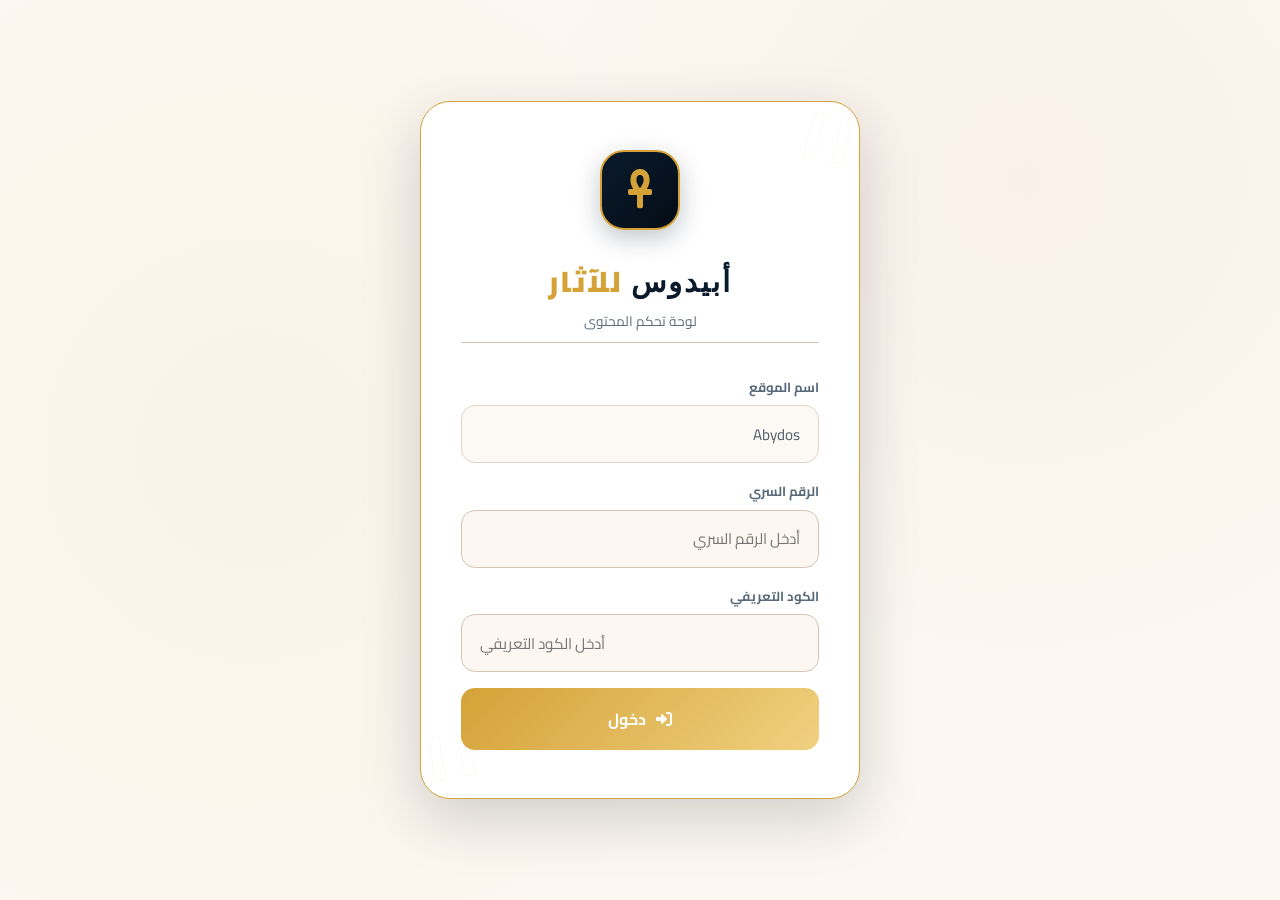
==== commit 26560b20: "Update admin.html" ====
--- a/admin.html
+++ b/admin.html
@@ -3,31 +3,31 @@
 <head>
     <meta charset="UTF-8">
     <meta name="viewport" content="width=device-width, initial-scale=1.0">
-    <title>لوحة تحكم Abydos</title>
-    <link href="https://fonts.googleapis.com/css2?family=Cairo:wght@400;500;600;700;800&display=swap" rel="stylesheet">
+    <title>لوحة تحكم أبيدوس</title>
+    <link href="https://fonts.googleapis.com/css2?family=Cairo:wght@400;600;700;800;900&family=Playfair+Display:wght@400;700;900&display=swap" rel="stylesheet">
     <link rel="stylesheet" href="https://cdnjs.cloudflare.com/ajax/libs/font-awesome/6.0.0-beta3/css/all.min.css">
     <style>
         :root {
             --gold: #d4a237;
-            --gold-light: #e8c46a;
-            --navy: #0f1e3a;
-            --navy2: #1a2a4a;
-            --sand: #e8ddc8;
-            --terracotta: #b55a3a;
-            --cream: #f7f0e0;
+            --gold-light: #f0d080;
+            --gold-dark: #a87d1a;
+            --navy: #0a1a2b;
+            --navy-dark: #040d17;
+            --sand: #d4c4a8;
+            --sand-light: #f0ebe0;
+            --cream: #fcf7f0;
             --border: #d4c4b0;
-            --text: #0f1e3a;
+            --text: #0a1a2b;
             --text-muted: #5a6a7a;
             --green: #2a7a4a;
             --red: #b53a2a;
             --radius: 20px;
             --radius-sm: 10px;
-            --shadow: 0 8px 30px rgba(15,30,58,0.12);
-            --shadow-lg: 0 20px 60px rgba(15,30,58,0.18);
-        }
-
+            --shadow: 0 8px 30px rgba(10,26,43,0.12);
+            --shadow-lg: 0 20px 60px rgba(10,26,43,0.18);
+            --font-display: 'Playfair Display', serif;
+        }
         * { margin:0; padding:0; box-sizing:border-box; font-family:'Cairo',sans-serif; }
-
         body {
             background: var(--cream);
             background-image: radial-gradient(circle at 20% 50%, rgba(212,162,55,0.05) 0%, transparent 50%),
@@ -35,125 +35,612 @@
             min-height:100vh;
         }
 
-        /* Login */
+        /* === Login === */
         .login-wrapper { min-height:100vh; display:flex; align-items:center; justify-content:center; padding:2rem; }
-        .login-card { background:white; border-radius:30px; padding:3rem 2.5rem; width:100%; max-width:440px; box-shadow:var(--shadow-lg); text-align:center; animation:slideUp 0.6s ease; }
+        .login-card {
+            background:white;
+            border-radius:30px;
+            padding:3rem 2.5rem;
+            width:100%;
+            max-width:440px;
+            box-shadow:var(--shadow-lg);
+            text-align:center;
+            animation:slideUp 0.6s ease;
+            border:1px solid var(--gold);
+            position:relative;
+            overflow:hidden;
+        }
+        .login-card::before {
+            content: '𓂀 𓋹 𓂀';
+            position:absolute;
+            top:-20px;
+            right:-20px;
+            font-size:4rem;
+            color:rgba(212,162,55,0.05);
+            transform:rotate(15deg);
+        }
+        .login-card::after {
+            content: '𓋹 𓂀 𓋹';
+            position:absolute;
+            bottom:-20px;
+            left:-20px;
+            font-size:4rem;
+            color:rgba(212,162,55,0.05);
+            transform:rotate(-10deg);
+        }
         @keyframes slideUp { from{opacity:0;transform:translateY(30px);}to{opacity:1;transform:translateY(0);} }
-        .login-logo { width:80px; height:80px; background:linear-gradient(135deg, var(--navy), var(--navy2)); border-radius:24px; display:flex; align-items:center; justify-content:center; margin:0 auto 1.5rem; font-size:2rem; color:var(--gold); box-shadow:0 8px 24px rgba(15,30,58,0.25); }
-        .login-title { font-size:1.5rem; font-weight:800; color:var(--text); }
-        .login-subtitle { font-size:0.9rem; color:var(--text-muted); margin-bottom:2rem; }
+        .login-logo {
+            width:80px;
+            height:80px;
+            background:linear-gradient(135deg, var(--navy), var(--navy-dark));
+            border-radius:24px;
+            display:flex;
+            align-items:center;
+            justify-content:center;
+            margin:0 auto 1.5rem;
+            font-size:2.4rem;
+            color:var(--gold);
+            box-shadow:0 8px 24px rgba(10,26,43,0.25);
+            border:2px solid var(--gold);
+        }
+        .login-title {
+            font-family:var(--font-display);
+            font-size:1.8rem;
+            font-weight:900;
+            color:var(--text);
+            letter-spacing:2px;
+        }
+        .login-title span { color:var(--gold); }
+        .login-subtitle {
+            font-size:0.85rem;
+            color:var(--text-muted);
+            margin-bottom:2rem;
+            border-bottom:1px solid var(--border);
+            padding-bottom:0.5rem;
+        }
         .form-group { margin-bottom:1rem; text-align:right; }
-        .form-label { display:block; font-size:0.82rem; font-weight:700; color:var(--text-muted); margin-bottom:0.4rem; }
-        .form-input { width:100%; padding:0.85rem 1.1rem; border:1.5px solid var(--border); border-radius:14px; font-family:'Cairo',sans-serif; font-size:0.95rem; color:var(--text); background:var(--cream); outline:none; transition:all 0.25s ease; }
-        .form-input:focus { border-color:var(--gold); background:white; box-shadow:0 0 0 3px rgba(212,162,55,0.12); }
-        .login-btn { width:100%; padding:1rem; background:linear-gradient(135deg, var(--gold), var(--gold-light)); color:white; border:none; border-radius:14px; font-family:'Cairo',sans-serif; font-size:1rem; font-weight:700; cursor:pointer; margin-top:0.5rem; transition:all 0.3s ease; display:flex; align-items:center; justify-content:center; gap:0.6rem; }
+        .form-label {
+            display:block;
+            font-size:0.82rem;
+            font-weight:700;
+            color:var(--text-muted);
+            margin-bottom:0.4rem;
+        }
+        .form-input {
+            width:100%;
+            padding:0.85rem 1.1rem;
+            border:1.5px solid var(--border);
+            border-radius:14px;
+            font-family:'Cairo',sans-serif;
+            font-size:0.95rem;
+            color:var(--text);
+            background:var(--cream);
+            outline:none;
+            transition:all 0.25s ease;
+        }
+        .form-input:focus {
+            border-color:var(--gold);
+            background:white;
+            box-shadow:0 0 0 3px rgba(212,162,55,0.12);
+        }
+        .login-btn {
+            width:100%;
+            padding:1rem;
+            background:linear-gradient(135deg, var(--gold), var(--gold-light));
+            color:white;
+            border:none;
+            border-radius:14px;
+            font-family:'Cairo',sans-serif;
+            font-size:1rem;
+            font-weight:700;
+            cursor:pointer;
+            margin-top:0.5rem;
+            transition:all 0.3s ease;
+            display:flex;
+            align-items:center;
+            justify-content:center;
+            gap:0.6rem;
+        }
         .login-btn:hover { transform:translateY(-2px); box-shadow:0 8px 25px rgba(212,162,55,0.4); }
         .login-btn:disabled { opacity:0.6; cursor:not-allowed; transform:none; }
         .login-error { color:var(--red); font-size:0.85rem; margin-top:0.8rem; display:none; background:rgba(181,58,42,0.08); padding:0.6rem 1rem; border-radius:var(--radius-sm); }
 
-        /* Admin Layout */
+        /* === Admin Layout === */
         .admin-layout { display:flex; min-height:100vh; }
-
-        .sidebar { width:260px; background:linear-gradient(180deg, var(--navy) 0%, #0a1428 100%); display:flex; flex-direction:column; position:fixed; top:0; right:0; height:100%; z-index:100; transition:transform 0.3s ease; padding:1.5rem 0; }
-        .sidebar-logo { padding:0 1.5rem 1.5rem; border-bottom:1px solid rgba(255,255,255,0.08); margin-bottom:1.5rem; display:flex; align-items:center; gap:0.75rem; }
-        .sidebar-logo-icon { width:42px; height:42px; background:rgba(212,162,55,0.15); border:1px solid rgba(212,162,55,0.3); border-radius:12px; display:flex; align-items:center; justify-content:center; font-size:1.1rem; color:var(--gold); }
-        .sidebar-logo-text { color:white; font-weight:800; font-size:1.05rem; }
-        .sidebar-logo-sub { color:rgba(255,255,255,0.4); font-size:0.75rem; }
+        .sidebar {
+            width:260px;
+            background:linear-gradient(180deg, var(--navy) 0%, #0a1428 100%);
+            display:flex;
+            flex-direction:column;
+            position:fixed;
+            top:0;
+            right:0;
+            height:100%;
+            z-index:100;
+            transition:transform 0.3s ease;
+            padding:1.5rem 0;
+            border-left:2px solid var(--gold);
+        }
+        .sidebar-logo {
+            padding:0 1.5rem 1.5rem;
+            border-bottom:1px solid rgba(255,255,255,0.08);
+            margin-bottom:1.5rem;
+            display:flex;
+            align-items:center;
+            gap:0.75rem;
+        }
+        .sidebar-logo-icon {
+            width:42px;
+            height:42px;
+            background:rgba(212,162,55,0.15);
+            border:1px solid rgba(212,162,55,0.3);
+            border-radius:12px;
+            display:flex;
+            align-items:center;
+            justify-content:center;
+            font-size:1.4rem;
+            color:var(--gold);
+        }
+        .sidebar-logo-text {
+            color:white;
+            font-weight:800;
+            font-size:1.05rem;
+            font-family:var(--font-display);
+            letter-spacing:2px;
+        }
+        .sidebar-logo-text span { color:var(--gold); }
+        .sidebar-logo-sub {
+            color:rgba(255,255,255,0.4);
+            font-size:0.7rem;
+            letter-spacing:1px;
+        }
         .sidebar-nav { flex:1; padding:0 1rem; }
-        .nav-item { display:flex; align-items:center; gap:0.75rem; padding:0.75rem 1rem; border-radius:12px; color:rgba(255,255,255,0.6); cursor:pointer; transition:all 0.2s; font-size:0.9rem; margin-bottom:0.25rem; text-decoration:none; }
-        .nav-item:hover, .nav-item.active { background:rgba(212,162,55,0.12); color:var(--gold); }
+        .nav-item {
+            display:flex;
+            align-items:center;
+            gap:0.75rem;
+            padding:0.75rem 1rem;
+            border-radius:12px;
+            color:rgba(255,255,255,0.6);
+            cursor:pointer;
+            transition:all 0.2s;
+            font-size:0.9rem;
+            margin-bottom:0.25rem;
+            text-decoration:none;
+        }
+        .nav-item:hover, .nav-item.active {
+            background:rgba(212,162,55,0.12);
+            color:var(--gold);
+        }
         .nav-item i { width:20px; text-align:center; font-size:0.9rem; }
-        .sidebar-footer { padding:1.5rem; border-top:1px solid rgba(255,255,255,0.08); }
-        .logout-btn { display:flex; align-items:center; gap:0.6rem; color:rgba(255,255,255,0.4); background:none; border:none; cursor:pointer; font-family:'Cairo',sans-serif; font-size:0.85rem; padding:0; transition:color 0.2s; }
+        .sidebar-footer {
+            padding:1.5rem;
+            border-top:1px solid rgba(255,255,255,0.08);
+        }
+        .logout-btn {
+            display:flex;
+            align-items:center;
+            gap:0.6rem;
+            color:rgba(255,255,255,0.4);
+            background:none;
+            border:none;
+            cursor:pointer;
+            font-family:'Cairo',sans-serif;
+            font-size:0.85rem;
+            padding:0;
+            transition:color 0.2s;
+        }
         .logout-btn:hover { color:var(--red); }
 
-        .main-content { margin-right:260px; flex:1; padding:2rem; min-height:100vh; }
-        .top-bar { display:flex; align-items:center; justify-content:space-between; margin-bottom:2rem; }
-        .page-title { font-size:1.5rem; font-weight:800; color:var(--text); }
+        .main-content {
+            margin-right:260px;
+            flex:1;
+            padding:2rem;
+            min-height:100vh;
+        }
+        .top-bar {
+            display:flex;
+            align-items:center;
+            justify-content:space-between;
+            margin-bottom:2rem;
+            flex-wrap:wrap;
+            gap:1rem;
+        }
+        .page-title {
+            font-family:var(--font-display);
+            font-size:1.6rem;
+            font-weight:900;
+            color:var(--text);
+        }
         .page-title span { color:var(--gold); }
-        .top-actions { display:flex; gap:0.75rem; }
-        .btn-primary { display:inline-flex; align-items:center; gap:0.5rem; background:var(--gold); color:white; border:none; padding:0.7rem 1.5rem; border-radius:50px; font-family:'Cairo',sans-serif; font-weight:700; font-size:0.9rem; cursor:pointer; transition:all 0.2s; }
+        .top-actions { display:flex; gap:0.75rem; flex-wrap:wrap; }
+        .btn-primary {
+            display:inline-flex;
+            align-items:center;
+            gap:0.5rem;
+            background:var(--gold);
+            color:white;
+            border:none;
+            padding:0.7rem 1.5rem;
+            border-radius:50px;
+            font-family:'Cairo',sans-serif;
+            font-weight:700;
+            font-size:0.9rem;
+            cursor:pointer;
+            transition:all 0.2s;
+        }
         .btn-primary:hover { background:var(--gold-light); transform:translateY(-1px); box-shadow:0 6px 20px rgba(212,162,55,0.35); }
-        .btn-secondary { display:inline-flex; align-items:center; gap:0.5rem; background:white; color:var(--text); border:1.5px solid var(--border); padding:0.7rem 1.5rem; border-radius:50px; font-family:'Cairo',sans-serif; font-weight:700; font-size:0.9rem; cursor:pointer; transition:all 0.2s; }
+        .btn-secondary {
+            display:inline-flex;
+            align-items:center;
+            gap:0.5rem;
+            background:white;
+            color:var(--text);
+            border:1.5px solid var(--border);
+            padding:0.7rem 1.5rem;
+            border-radius:50px;
+            font-family:'Cairo',sans-serif;
+            font-weight:700;
+            font-size:0.9rem;
+            cursor:pointer;
+            transition:all 0.2s;
+        }
         .btn-secondary:hover { border-color:var(--gold); color:var(--gold); }
 
-        .stats-row { display:grid; grid-template-columns:repeat(4,1fr); gap:1rem; margin-bottom:2rem; }
-        .stat-card { background:white; border-radius:var(--radius); padding:1.5rem; box-shadow:var(--shadow); display:flex; align-items:center; gap:1rem; }
-        .stat-icon { width:52px; height:52px; border-radius:14px; display:flex; align-items:center; justify-content:center; font-size:1.3rem; flex-shrink:0; }
-        .stat-icon.gold { background:rgba(212,162,55,0.12); color:var(--gold); }
-        .stat-icon.green { background:rgba(42,122,74,0.12); color:var(--green); }
-        .stat-icon.blue { background:rgba(42,64,106,0.12); color:#2a406a; }
-        .stat-icon.purple { background:rgba(103,58,183,0.12); color:#673ab7; }
-        .stat-value { font-size:1.8rem; font-weight:800; color:var(--text); line-height:1; }
-        .stat-label { font-size:0.82rem; color:var(--text-muted); margin-top:0.2rem; }
-
-        .alert { padding:0.9rem 1.2rem; border-radius:var(--radius-sm); margin-bottom:1rem; font-size:0.9rem; font-weight:600; display:none; align-items:center; gap:0.6rem; }
+        .alert {
+            padding:0.9rem 1.2rem;
+            border-radius:var(--radius-sm);
+            margin-bottom:1rem;
+            font-size:0.9rem;
+            font-weight:600;
+            display:none;
+            align-items:center;
+            gap:0.6rem;
+        }
         .alert.success { background:rgba(42,122,74,0.1); color:var(--green); border:1px solid rgba(42,122,74,0.2); }
         .alert.danger { background:rgba(181,58,42,0.1); color:var(--red); border:1px solid rgba(181,58,42,0.2); }
         .alert.show { display:flex !important; }
 
-        .table-card { background:white; border-radius:var(--radius); box-shadow:var(--shadow); overflow:hidden; }
-        .table-header { padding:1.25rem 1.5rem; border-bottom:1px solid var(--border); display:flex; align-items:center; justify-content:space-between; }
-        .table-title { font-size:1rem; font-weight:700; color:var(--text); display:flex; align-items:center; gap:0.5rem; }
+        .table-card {
+            background:white;
+            border-radius:var(--radius);
+            box-shadow:var(--shadow);
+            overflow:hidden;
+            border:1px solid var(--border);
+        }
+        .table-header {
+            padding:1.25rem 1.5rem;
+            border-bottom:1px solid var(--border);
+            display:flex;
+            align-items:center;
+            justify-content:space-between;
+            flex-wrap:wrap;
+            gap:0.75rem;
+        }
+        .table-title {
+            font-size:1rem;
+            font-weight:700;
+            color:var(--text);
+            display:flex;
+            align-items:center;
+            gap:0.5rem;
+        }
         .table-title i { color:var(--gold); }
-        .search-box { display:flex; align-items:center; gap:0.5rem; background:var(--cream); border:1.5px solid var(--border); border-radius:50px; padding:0.5rem 1rem; }
+        .search-box {
+            display:flex;
+            align-items:center;
+            gap:0.5rem;
+            background:var(--cream);
+            border:1.5px solid var(--border);
+            border-radius:50px;
+            padding:0.5rem 1rem;
+        }
         .search-box i { color:var(--text-muted); font-size:0.85rem; }
-        .search-box input { border:none; background:none; outline:none; font-family:'Cairo',sans-serif; font-size:0.85rem; color:var(--text); width:180px; }
+        .search-box input {
+            border:none;
+            background:none;
+            outline:none;
+            font-family:'Cairo',sans-serif;
+            font-size:0.85rem;
+            color:var(--text);
+            width:180px;
+        }
         .search-box input::placeholder { color:var(--text-muted); }
 
         table { width:100%; border-collapse:collapse; }
         thead { background:#faf6f0; }
-        th { padding:0.9rem 1.25rem; text-align:right; font-size:0.78rem; font-weight:700; color:var(--text-muted); text-transform:uppercase; letter-spacing:0.5px; border-bottom:1px solid var(--border); }
-        td { padding:1rem 1.25rem; border-bottom:1px solid #f5f0ea; font-size:0.88rem; color:var(--text); vertical-align:middle; }
+        th {
+            padding:0.9rem 1.25rem;
+            text-align:right;
+            font-size:0.78rem;
+            font-weight:700;
+            color:var(--text-muted);
+            text-transform:uppercase;
+            letter-spacing:0.5px;
+            border-bottom:1px solid var(--border);
+        }
+        td {
+            padding:1rem 1.25rem;
+            border-bottom:1px solid #f5f0ea;
+            font-size:0.88rem;
+            color:var(--text);
+            vertical-align:middle;
+        }
         tr:last-child td { border-bottom:none; }
         tr:hover td { background:#fdf9f5; }
-        .post-thumb-cell { display:flex; align-items:center; gap:0.85rem; }
-        .thumb-img { width:52px; height:38px; border-radius:8px; object-fit:cover; background:var(--cream); flex-shrink:0; border:1px solid var(--border); }
-        .thumb-title { font-weight:600; color:var(--text); font-size:0.88rem; line-height:1.4; }
-        .cat-badge { display:inline-block; padding:0.2rem 0.7rem; border-radius:50px; font-size:0.72rem; font-weight:700; background:rgba(212,162,55,0.1); color:var(--gold); }
+        .post-thumb-cell {
+            display:flex;
+            align-items:center;
+            gap:0.85rem;
+        }
+        .thumb-img {
+            width:52px;
+            height:38px;
+            border-radius:8px;
+            object-fit:cover;
+            background:var(--cream);
+            flex-shrink:0;
+            border:1px solid var(--border);
+        }
+        .thumb-title {
+            font-weight:600;
+            color:var(--text);
+            font-size:0.88rem;
+            line-height:1.4;
+        }
+        .cat-badge {
+            display:inline-block;
+            padding:0.2rem 0.7rem;
+            border-radius:50px;
+            font-size:0.72rem;
+            font-weight:700;
+            background:rgba(212,162,55,0.1);
+            color:var(--gold);
+        }
         .date-cell { color:var(--text-muted); font-size:0.82rem; }
         .img-count { color:var(--text-muted); font-size:0.82rem; text-align:center; }
         .actions-cell { display:flex; gap:0.5rem; }
-        .action-btn { width:34px; height:34px; border-radius:10px; border:none; cursor:pointer; display:flex; align-items:center; justify-content:center; font-size:0.85rem; transition:all 0.2s; }
+        .action-btn {
+            width:34px;
+            height:34px;
+            border-radius:10px;
+            border:none;
+            cursor:pointer;
+            display:flex;
+            align-items:center;
+            justify-content:center;
+            font-size:0.85rem;
+            transition:all 0.2s;
+        }
         .edit-btn { background:rgba(42,122,74,0.1); color:var(--green); }
         .edit-btn:hover { background:var(--green); color:white; }
         .delete-btn { background:rgba(181,58,42,0.1); color:var(--red); }
         .delete-btn:hover { background:var(--red); color:white; }
 
-        .table-footer { padding:1rem 1.5rem; border-top:1px solid var(--border); display:flex; align-items:center; justify-content:space-between; font-size:0.83rem; color:var(--text-muted); }
+        .table-footer {
+            padding:1rem 1.5rem;
+            border-top:1px solid var(--border);
+            display:flex;
+            align-items:center;
+            justify-content:space-between;
+            font-size:0.83rem;
+            color:var(--text-muted);
+            flex-wrap:wrap;
+            gap:0.5rem;
+        }
         .pagination { display:flex; gap:0.4rem; }
-        .page-btn { width:32px; height:32px; border-radius:8px; border:1.5px solid var(--border); background:white; cursor:pointer; display:flex; align-items:center; justify-content:center; font-size:0.82rem; font-family:'Cairo',sans-serif; color:var(--text-muted); transition:all 0.2s; }
+        .page-btn {
+            width:32px;
+            height:32px;
+            border-radius:8px;
+            border:1.5px solid var(--border);
+            background:white;
+            cursor:pointer;
+            display:flex;
+            align-items:center;
+            justify-content:center;
+            font-size:0.82rem;
+            font-family:'Cairo',sans-serif;
+            color:var(--text-muted);
+            transition:all 0.2s;
+        }
         .page-btn:hover, .page-btn.active { background:var(--gold); border-color:var(--gold); color:white; }
 
-        .modal { position:fixed; inset:0; background:rgba(10,6,2,0.75); display:none; justify-content:center; align-items:center; z-index:1000; padding:1.5rem; backdrop-filter:blur(4px); }
+        /* Modal */
+        .modal {
+            position:fixed;
+            inset:0;
+            background:rgba(10,6,2,0.75);
+            display:none;
+            justify-content:center;
+            align-items:center;
+            z-index:1000;
+            padding:1.5rem;
+            backdrop-filter:blur(4px);
+        }
         .modal.open { display:flex; }
-        .modal-card { background:white; border-radius:28px; width:100%; max-width:760px; max-height:92vh; overflow-y:auto; box-shadow:var(--shadow-lg); animation:modalIn 0.35s cubic-bezier(0.34,1.56,0.64,1); }
+        .modal-card {
+            background:white;
+            border-radius:28px;
+            width:100%;
+            max-width:820px;
+            max-height:92vh;
+            overflow-y:auto;
+            box-shadow:var(--shadow-lg);
+            animation:modalIn 0.35s cubic-bezier(0.34,1.56,0.64,1);
+        }
         @keyframes modalIn { from{opacity:0;transform:scale(0.92) translateY(20px);}to{opacity:1;transform:scale(1) translateY(0);} }
-        .modal-header { padding:1.5rem 2rem; border-bottom:1px solid var(--border); display:flex; align-items:center; justify-content:space-between; position:sticky; top:0; background:white; z-index:2; border-radius:28px 28px 0 0; }
-        .modal-title { font-size:1.15rem; font-weight:800; color:var(--text); display:flex; align-items:center; gap:0.5rem; }
+        .modal-header {
+            padding:1.5rem 2rem;
+            border-bottom:1px solid var(--border);
+            display:flex;
+            align-items:center;
+            justify-content:space-between;
+            position:sticky;
+            top:0;
+            background:white;
+            z-index:2;
+            border-radius:28px 28px 0 0;
+        }
+        .modal-title {
+            font-family:var(--font-display);
+            font-size:1.2rem;
+            font-weight:900;
+            color:var(--text);
+            display:flex;
+            align-items:center;
+            gap:0.5rem;
+        }
         .modal-title i { color:var(--gold); }
-        .modal-close { width:36px; height:36px; border-radius:10px; background:#f5ede4; border:none; cursor:pointer; display:flex; align-items:center; justify-content:center; color:var(--text-muted); font-size:1rem; transition:all 0.2s; }
+        .modal-close {
+            width:36px;
+            height:36px;
+            border-radius:10px;
+            background:#f5ede4;
+            border:none;
+            cursor:pointer;
+            display:flex;
+            align-items:center;
+            justify-content:center;
+            color:var(--text-muted);
+            font-size:1rem;
+            transition:all 0.2s;
+        }
         .modal-close:hover { background:var(--red); color:white; }
         .modal-body { padding:2rem; }
-        .modal-footer { padding:1.25rem 2rem; border-top:1px solid var(--border); display:flex; justify-content:flex-end; gap:0.75rem; }
+        .modal-footer {
+            padding:1.25rem 2rem;
+            border-top:1px solid var(--border);
+            display:flex;
+            justify-content:flex-end;
+            gap:0.75rem;
+        }
 
         .field-group { margin-bottom:1.25rem; }
-        .field-label { display:block; font-size:0.82rem; font-weight:700; color:var(--text-muted); margin-bottom:0.4rem; }
+        .field-label {
+            display:block;
+            font-size:0.82rem;
+            font-weight:700;
+            color:var(--text-muted);
+            margin-bottom:0.4rem;
+        }
         .field-label span { color:var(--red); }
-        .field-input, .field-textarea, .field-select { width:100%; padding:0.8rem 1rem; border:1.5px solid var(--border); border-radius:12px; font-family:'Cairo',sans-serif; font-size:0.92rem; color:var(--text); background:var(--cream); outline:none; transition:all 0.2s; }
+        .field-input, .field-textarea, .field-select {
+            width:100%;
+            padding:0.8rem 1rem;
+            border:1.5px solid var(--border);
+            border-radius:12px;
+            font-family:'Cairo',sans-serif;
+            font-size:0.92rem;
+            color:var(--text);
+            background:var(--cream);
+            outline:none;
+            transition:all 0.2s;
+        }
         .field-input:focus, .field-textarea:focus { border-color:var(--gold); background:white; box-shadow:0 0 0 3px rgba(212,162,55,0.1); }
         .field-textarea { resize:vertical; min-height:160px; line-height:1.6; }
         .field-hint { font-size:0.77rem; color:var(--text-muted); margin-top:0.35rem; }
         .field-row { display:grid; grid-template-columns:1fr 1fr; gap:1rem; }
-        .thumb-preview { margin-top:0.5rem; border-radius:10px; overflow:hidden; border:1.5px solid var(--border); display:none; aspect-ratio:16/9; background:var(--cream); }
+        .thumb-preview {
+            margin-top:0.5rem;
+            border-radius:10px;
+            overflow:hidden;
+            border:1.5px solid var(--border);
+            display:none;
+            aspect-ratio:16/9;
+            background:var(--cream);
+        }
         .thumb-preview img { width:100%; height:100%; object-fit:cover; }
         .thumb-preview.show { display:block; }
 
-        .editor-toolbar { display:flex; gap:0.3rem; flex-wrap:wrap; padding:0.6rem; background:#faf6f0; border:1.5px solid var(--border); border-bottom:none; border-radius:12px 12px 0 0; }
-        .editor-toolbar button { width:32px; height:32px; border:none; background:transparent; border-radius:8px; cursor:pointer; font-size:0.85rem; color:var(--text-muted); display:flex; align-items:center; justify-content:center; transition:all 0.15s; }
+        /* File upload styling */
+        .file-upload-area {
+            border:2px dashed var(--border);
+            border-radius:12px;
+            padding:1.5rem;
+            text-align:center;
+            background:var(--cream);
+            transition:all 0.3s;
+            cursor:pointer;
+        }
+        .file-upload-area:hover { border-color:var(--gold); background:white; }
+        .file-upload-area i { font-size:2rem; color:var(--gold); display:block; margin-bottom:0.5rem; }
+        .file-upload-area .file-name { font-size:0.85rem; color:var(--text-muted); margin-top:0.3rem; }
+        .file-upload-area input[type="file"] { display:none; }
+
+        .media-preview {
+            display:flex;
+            flex-wrap:wrap;
+            gap:0.5rem;
+            margin-top:0.5rem;
+        }
+        .media-preview-item {
+            position:relative;
+            width:80px;
+            height:80px;
+            border-radius:8px;
+            overflow:hidden;
+            border:1px solid var(--border);
+        }
+        .media-preview-item img { width:100%; height:100%; object-fit:cover; }
+        .media-preview-item .remove-media {
+            position:absolute;
+            top:2px;
+            left:2px;
+            background:rgba(181,58,42,0.8);
+            color:white;
+            border:none;
+            border-radius:50%;
+            width:20px;
+            height:20px;
+            font-size:0.7rem;
+            cursor:pointer;
+            display:flex;
+            align-items:center;
+            justify-content:center;
+        }
+
+        .editor-toolbar {
+            display:flex;
+            gap:0.3rem;
+            flex-wrap:wrap;
+            padding:0.6rem;
+            background:#faf6f0;
+            border:1.5px solid var(--border);
+            border-bottom:none;
+            border-radius:12px 12px 0 0;
+        }
+        .editor-toolbar button {
+            width:32px;
+            height:32px;
+            border:none;
+            background:transparent;
+            border-radius:8px;
+            cursor:pointer;
+            font-size:0.85rem;
+            color:var(--text-muted);
+            display:flex;
+            align-items:center;
+            justify-content:center;
+            transition:all 0.15s;
+        }
         .editor-toolbar button:hover { background:white; color:var(--gold); }
         .editor-toolbar .sep { width:1px; background:var(--border); margin:0 0.2rem; }
-        .editor-textarea { width:100%; padding:1rem; border:1.5px solid var(--border); border-top:none; border-radius:0 0 12px 12px; font-family:'Cairo',sans-serif; font-size:0.9rem; color:var(--text); background:var(--cream); outline:none; resize:vertical; min-height:200px; line-height:1.7; }
+        .editor-textarea {
+            width:100%;
+            padding:1rem;
+            border:1.5px solid var(--border);
+            border-top:none;
+            border-radius:0 0 12px 12px;
+            font-family:'Cairo',sans-serif;
+            font-size:0.9rem;
+            color:var(--text);
+            background:var(--cream);
+            outline:none;
+            resize:vertical;
+            min-height:200px;
+            line-height:1.7;
+        }
         .editor-textarea:focus { border-color:var(--gold); background:white; }
         .field-input.error, .field-textarea.error { border-color:var(--red); }
         .field-error { font-size:0.77rem; color:var(--red); margin-top:0.3rem; display:none; }
@@ -163,10 +650,37 @@
         .table-empty { text-align:center; padding:3rem; color:var(--text-muted); }
         .table-empty i { font-size:2.5rem; color:var(--gold); opacity:0.3; display:block; margin-bottom:0.75rem; }
 
-        .confirm-dialog { position:fixed; inset:0; background:rgba(10,6,2,0.8); display:none; justify-content:center; align-items:center; z-index:2000; }
+        .confirm-dialog {
+            position:fixed;
+            inset:0;
+            background:rgba(10,6,2,0.8);
+            display:none;
+            justify-content:center;
+            align-items:center;
+            z-index:2000;
+        }
         .confirm-dialog.open { display:flex; }
-        .confirm-card { background:white; border-radius:20px; padding:2rem; max-width:380px; width:90%; text-align:center; animation:modalIn 0.3s ease; }
-        .confirm-icon { width:60px; height:60px; border-radius:50%; background:rgba(181,58,42,0.1); display:flex; align-items:center; justify-content:center; margin:0 auto 1rem; font-size:1.5rem; color:var(--red); }
+        .confirm-card {
+            background:white;
+            border-radius:20px;
+            padding:2rem;
+            max-width:380px;
+            width:90%;
+            text-align:center;
+            animation:modalIn 0.3s ease;
+        }
+        .confirm-icon {
+            width:60px;
+            height:60px;
+            border-radius:50%;
+            background:rgba(181,58,42,0.1);
+            display:flex;
+            align-items:center;
+            justify-content:center;
+            margin:0 auto 1rem;
+            font-size:1.5rem;
+            color:var(--red);
+        }
         .confirm-title { font-size:1.1rem; font-weight:800; color:var(--text); margin-bottom:0.5rem; }
         .confirm-text { font-size:0.88rem; color:var(--text-muted); margin-bottom:1.5rem; }
         .confirm-actions { display:flex; gap:0.75rem; justify-content:center; }
@@ -174,31 +688,65 @@
         .btn-danger:hover { background:#a93226; }
         .btn-ghost { padding:0.7rem 1.5rem; background:var(--cream); color:var(--text-muted); border:1.5px solid var(--border); border-radius:50px; font-family:'Cairo',sans-serif; font-weight:700; cursor:pointer; }
 
-        .saving-overlay { position:fixed; inset:0; background:rgba(0,0,0,0.4); display:none; justify-content:center; align-items:center; z-index:3000; }
+        .saving-overlay {
+            position:fixed;
+            inset:0;
+            background:rgba(0,0,0,0.4);
+            display:none;
+            justify-content:center;
+            align-items:center;
+            z-index:3000;
+        }
         .saving-overlay.show { display:flex; }
-        .saving-card { background:white; border-radius:16px; padding:2rem 2.5rem; text-align:center; box-shadow:var(--shadow-lg); }
+        .saving-card {
+            background:white;
+            border-radius:16px;
+            padding:2rem 2.5rem;
+            text-align:center;
+            box-shadow:var(--shadow-lg);
+        }
         .saving-spinner { font-size:2rem; color:var(--gold); margin-bottom:0.75rem; }
         .saving-text { font-weight:700; color:var(--text); }
 
-        .sidebar-toggle { display:none; position:fixed; bottom:1.5rem; right:1.5rem; width:50px; height:50px; background:var(--gold); color:white; border:none; border-radius:50%; font-size:1.1rem; cursor:pointer; z-index:200; box-shadow:0 4px 20px rgba(212,162,55,0.4); }
-        @media (max-width:900px){ .sidebar-toggle { display:flex; align-items:center; justify-content:center; } .sidebar { transform:translateX(260px); } .sidebar.open { transform:translateX(0); } .main-content { margin-right:0; } .stats-row { grid-template-columns:repeat(2,1fr); } .field-row { grid-template-columns:1fr; } }
-        @media (max-width:600px){ .stats-row { grid-template-columns:1fr; } .top-bar { flex-direction:column; align-items:flex-start; gap:1rem; } }
+        .sidebar-toggle {
+            display:none;
+            position:fixed;
+            bottom:1.5rem;
+            right:1.5rem;
+            width:50px;
+            height:50px;
+            background:var(--gold);
+            color:white;
+            border:none;
+            border-radius:50%;
+            font-size:1.1rem;
+            cursor:pointer;
+            z-index:200;
+            box-shadow:0 4px 20px rgba(212,162,55,0.4);
+        }
+        @media (max-width:900px){ .sidebar-toggle { display:flex; align-items:center; justify-content:center; } .sidebar { transform:translateX(260px); } .sidebar.open { transform:translateX(0); } .main-content { margin-right:0; } .field-row { grid-template-columns:1fr; } }
+        @media (max-width:600px){ .top-bar { flex-direction:column; align-items:flex-start; gap:1rem; } }
     </style>
 </head>
 <body>
 
+<!-- Login -->
 <div id="loginWrapper" class="login-wrapper" style="display:none;">
   <div class="login-card">
     <div class="login-logo"><i class="fas fa-ankh"></i></div>
-    <div class="login-title">Abydos Admin</div>
+    <div class="login-title">أبيدوس <span>للآثار</span></div>
     <div class="login-subtitle">لوحة تحكم المحتوى</div>
     <div class="form-group">
-      <label class="form-label">كلمة المرور</label>
-      <input type="password" id="adminPassword" class="form-input" placeholder="أدخل كلمة المرور" autocomplete="off">
+      <label class="form-label">اسم الموقع</label>
+      <input type="text" id="siteName" class="form-input" value="Abydos" placeholder="اسم الموقع" disabled style="opacity:0.7;cursor:not-allowed;">
     </div>
     <div class="form-group">
-      <label class="form-label">GitHub Token</label>
-      <input type="text" id="githubToken" class="form-input" placeholder="ghp_xxxxxxxxxxxxxxxx" autocomplete="off" dir="ltr">
+      <label class="form-label">الرقم السري</label>
+      <input type="password" id="adminPassword" class="form-input" placeholder="أدخل الرقم السري" autocomplete="off">
+    </div>
+    <div class="form-group">
+      <label class="form-label">الكود التعريفي</label>
+      <input type="text" id="githubToken" class="form-input" placeholder="أدخل الكود التعريفي" autocomplete="off" dir="ltr">
     </div>
     <button class="login-btn" id="loginBtn">
       <i class="fas fa-sign-in-alt"></i>
@@ -208,12 +756,16 @@
   </div>
 </div>
 
+<!-- Admin Panel -->
 <div id="adminPanel" style="display:none;">
   <div class="admin-layout">
     <aside class="sidebar" id="sidebar">
       <div class="sidebar-logo">
         <div class="sidebar-logo-icon"><i class="fas fa-ankh"></i></div>
-        <div><div class="sidebar-logo-text">Abydos</div><div class="sidebar-logo-sub">لوحة التحكم</div></div>
+        <div>
+          <div class="sidebar-logo-text">أبيدوس <span>للآثار</span></div>
+          <div class="sidebar-logo-sub">لوحة التحكم</div>
+        </div>
       </div>
       <nav class="sidebar-nav">
         <a class="nav-item active" href="#"><i class="fas fa-newspaper"></i> إدارة المقالات</a>
@@ -235,25 +787,6 @@
 
       <div class="alert success" id="successAlert"><i class="fas fa-check-circle"></i> <span id="successMsg"></span></div>
       <div class="alert danger" id="dangerAlert"><i class="fas fa-exclamation-circle"></i> <span id="dangerMsg"></span></div>
-
-      <div class="stats-row" id="statsRow">
-        <div class="stat-card">
-          <div class="stat-icon gold"><i class="fas fa-newspaper"></i></div>
-          <div><div class="stat-value" id="statTotal">—</div><div class="stat-label">إجمالي المقالات</div></div>
-        </div>
-        <div class="stat-card">
-          <div class="stat-icon green"><i class="fas fa-tags"></i></div>
-          <div><div class="stat-value" id="statCats">—</div><div class="stat-label">الأقسام</div></div>
-        </div>
-        <div class="stat-card">
-          <div class="stat-icon blue"><i class="fas fa-images"></i></div>
-          <div><div class="stat-value" id="statImages">—</div><div class="stat-label">إجمالي الصور</div></div>
-        </div>
-        <div class="stat-card">
-          <div class="stat-icon purple"><i class="fas fa-calendar-check"></i></div>
-          <div><div class="stat-value" id="statThisMonth">—</div><div class="stat-label">مقالات هذا الشهر</div></div>
-        </div>
-      </div>
 
       <div class="table-card">
         <div class="table-header">
@@ -331,12 +864,54 @@
           <div class="field-hint">افصل بين الوسوم بفاصلة</div>
         </div>
       </div>
+
+      <!-- حقل رفع الصورة المصغرة -->
       <div class="field-group">
-        <label class="field-label">رابط الصورة المصغرة</label>
-        <input type="url" id="postThumb" class="field-input" placeholder="https://..." dir="ltr">
-        <div class="field-hint">سيتم عرض معاينة الصورة تلقائياً</div>
+        <label class="field-label">الصورة المصغرة</label>
+        <div class="file-upload-area" id="thumbUploadArea">
+          <i class="fas fa-cloud-upload-alt"></i>
+          <div>انقر لرفع صورة</div>
+          <div class="file-name" id="thumbFileName">لم يتم اختيار ملف</div>
+          <input type="file" id="thumbFileInput" accept="image/*">
+        </div>
+        <div class="field-hint">يمكنك أيضاً إدخال رابط صورة يدوياً</div>
+        <input type="url" id="postThumb" class="field-input" placeholder="https://..." dir="ltr" style="margin-top:0.5rem;">
         <div class="thumb-preview" id="thumbPreview"><img src="" alt="معاينة" id="thumbImg"></div>
       </div>
+
+      <!-- رفع صور إضافية (معرض) -->
+      <div class="field-group">
+        <label class="field-label">صور إضافية (معرض)</label>
+        <div class="file-upload-area" id="galleryUploadArea">
+          <i class="fas fa-images"></i>
+          <div>انقر لرفع صور متعددة</div>
+          <div class="file-name" id="galleryFileName">لم يتم اختيار ملفات</div>
+          <input type="file" id="galleryFileInput" accept="image/*" multiple>
+        </div>
+        <div class="media-preview" id="galleryPreview"></div>
+        <div class="field-hint">سيتم رفع الصور إلى المستودع وإدراج روابطها في المقال</div>
+      </div>
+
+      <!-- رابط فيديو -->
+      <div class="field-group">
+        <label class="field-label">رابط الفيديو</label>
+        <input type="url" id="postVideo" class="field-input" placeholder="https://www.youtube.com/watch?v=..." dir="ltr">
+        <div class="field-hint">أدخل رابط فيديو من YouTube أو Vimeo</div>
+      </div>
+
+      <!-- رابط PDF أو رفع ملف PDF -->
+      <div class="field-group">
+        <label class="field-label">ملف PDF</label>
+        <div class="file-upload-area" id="pdfUploadArea">
+          <i class="fas fa-file-pdf"></i>
+          <div>انقر لرفع ملف PDF</div>
+          <div class="file-name" id="pdfFileName">لم يتم اختيار ملف</div>
+          <input type="file" id="pdfFileInput" accept=".pdf">
+        </div>
+        <div class="field-hint">أو أدخل رابط PDF مباشرة</div>
+        <input type="url" id="postPdf" class="field-input" placeholder="https://..." dir="ltr" style="margin-top:0.5rem;">
+      </div>
+
       <div class="field-group">
         <label class="field-label">المحتوى الكامل</label>
         <div class="editor-toolbar">
@@ -397,9 +972,9 @@
   'use strict';
 
   const REPO_OWNER = 'medicalzone1000';
-  const REPO_NAME  = 'indigena'; // غير هذا إلى اسم المستودع الجديد
+  const REPO_NAME  = 'indigena'; // اسم المستودع
   const FILE_PATH  = 'posts.json';
-  const ADMIN_PWD  = 'Abydos2025'; // يمكنك تغييرها
+  const ADMIN_PWD  = 'Abydos2025';
   const ROWS_PER_PAGE = 12;
 
   let state = { token: '', postsData: { posts: [] }, filteredPosts: [], currentPage: 1, deleteTargetId: null, searchQuery: '' };
@@ -420,42 +995,47 @@
   function showLoginPanel() { $('loginWrapper').style.display = 'flex'; $('adminPanel').style.display = 'none'; }
   function showAdminPanel() { $('loginWrapper').style.display = 'none'; $('adminPanel').style.display = 'block'; }
 
-  $('loginBtn').addEventListener('click', async () => {
-    const pwd = $('adminPassword').value.trim();
-    const token = $('githubToken').value.trim();
-    const errEl = $('loginError');
-    errEl.style.display = 'none';
-
-    if (pwd !== ADMIN_PWD) { errEl.textContent = 'كلمة المرور غير صحيحة'; errEl.style.display = 'block'; return; }
-    if (!token) { errEl.textContent = 'الرجاء إدخال GitHub Token'; errEl.style.display = 'block'; return; }
-
-    $('loginBtn').disabled = true;
-    $('loginBtn').innerHTML = '<i class="fas fa-spinner fa-spin"></i> جاري التحقق...';
-
-    try {
-      const test = await fetch('https://api.github.com/user', { headers: { 'Authorization': `token ${token}` } });
-      if (!test.ok) throw new Error('توكن غير صالح');
-
-      state.token = token;
-      localStorage.setItem('abydos_token', token);
-      localStorage.setItem('abydos_auth', 'true');
-
-      showAdminPanel();
-      await loadPosts();
-      updateStats();
-      renderTable();
-    } catch(e) {
-      errEl.textContent = 'فشل التحقق: ' + e.message;
-      errEl.style.display = 'block';
-    } finally {
-      $('loginBtn').disabled = false;
-      $('loginBtn').innerHTML = '<i class="fas fa-sign-in-alt"></i> <span>دخول</span>';
-    }
-  });
-
-  $('adminPassword').addEventListener('keydown', e => { if (e.key === 'Enter') $('loginBtn').click(); });
-  $('githubToken').addEventListener('keydown', e => { if (e.key === 'Enter') $('loginBtn').click(); });
-
+  // === رفع الملفات إلى GitHub ===
+  async function uploadFile(file, path) {
+    return new Promise((resolve, reject) => {
+      const reader = new FileReader();
+      reader.onload = async (e) => {
+        try {
+          const base64 = e.target.result.split(',')[1];
+          const url = `https://api.github.com/repos/${REPO_OWNER}/${REPO_NAME}/contents/${path}`;
+          let sha = null;
+          try {
+            const res = await fetch(url, { headers: { 'Authorization': `token ${state.token}` } });
+            if (res.ok) {
+              const data = await res.json();
+              sha = data.sha;
+            }
+          } catch(_) {}
+          const body = {
+            message: `Upload ${file.name}`,
+            content: base64,
+            branch: 'main'
+          };
+          if (sha) body.sha = sha;
+          const response = await fetch(url, {
+            method: 'PUT',
+            headers: { 'Authorization': `token ${state.token}`, 'Content-Type': 'application/json' },
+            body: JSON.stringify(body)
+          });
+          if (!response.ok) throw new Error('فشل رفع الملف');
+          const result = await response.json();
+          const rawUrl = `https://raw.githubusercontent.com/${REPO_OWNER}/${REPO_NAME}/main/${path}`;
+          resolve(rawUrl);
+        } catch(err) {
+          reject(err);
+        }
+      };
+      reader.onerror = reject;
+      reader.readAsDataURL(file);
+    });
+  }
+
+  // === تحميل البيانات ===
   async function loadPosts() {
     try {
       const url = `https://api.github.com/repos/${REPO_OWNER}/${REPO_NAME}/contents/${FILE_PATH}`;
@@ -469,9 +1049,78 @@
     } catch(e) { showAlert('danger', 'فشل تحميل البيانات: ' + e.message); }
   }
 
+  // === حفظ البيانات (مع رفع الملفات المرفقة) ===
   async function savePosts(successMsg = 'تم الحفظ بنجاح') {
-    setSaving('جاري الحفظ على GitHub...');
+    setSaving('جاري الحفظ...');
     try {
+      // رفع الملفات المرفقة (thumb, gallery, pdf)
+      const thumbFile = $('thumbFileInput').files[0];
+      const galleryFiles = $('galleryFileInput').files;
+      const pdfFile = $('pdfFileInput').files[0];
+      const editId = $('editId').value;
+
+      let thumbUrl = $('postThumb').value.trim();
+      let galleryUrls = [];
+      let pdfUrl = $('postPdf').value.trim();
+
+      // رفع الصورة المصغرة
+      if (thumbFile) {
+        const ext = thumbFile.name.split('.').pop();
+        const path = `assets/${Date.now()}_thumb.${ext}`;
+        thumbUrl = await uploadFile(thumbFile, path);
+      }
+
+      // رفع صور المعرض
+      for (let i = 0; i < galleryFiles.length; i++) {
+        const file = galleryFiles[i];
+        const ext = file.name.split('.').pop();
+        const path = `assets/${Date.now()}_gallery_${i}.${ext}`;
+        const url = await uploadFile(file, path);
+        galleryUrls.push(url);
+      }
+
+      // رفع PDF
+      if (pdfFile) {
+        const ext = pdfFile.name.split('.').pop();
+        const path = `assets/${Date.now()}_pdf.${ext}`;
+        pdfUrl = await uploadFile(pdfFile, path);
+      }
+
+      // إعداد كائن المقال
+      const id = editId || Date.now().toString();
+      const title = $('postTitle').value.trim();
+      const section = $('postSection').value;
+      const extraTags = $('postCategories').value.split(',').map(c => c.trim()).filter(Boolean);
+      const cats = [section, ...extraTags.filter(t => t !== section)];
+      const date = $('postDate').value;
+      const content = $('postContent').value;
+      const preview = $('postPreview').value.trim();
+      const imgCount = (content.match(/<img/gi) || []).length + galleryUrls.length;
+
+      const postObj = {
+        id,
+        title,
+        section,
+        categories: cats,
+        published: date ? new Date(date).toISOString() : new Date().toISOString(),
+        thumbnail: thumbUrl || '',
+        content,
+        content_preview: preview,
+        image_count: imgCount,
+        gallery: galleryUrls,
+        video: $('postVideo').value.trim(),
+        pdf: pdfUrl,
+        original_url: ''
+      };
+
+      if (editId) {
+        const idx = state.postsData.posts.findIndex(p => p.id == editId);
+        if (idx !== -1) state.postsData.posts[idx] = postObj;
+      } else {
+        state.postsData.posts.unshift(postObj);
+      }
+
+      // حفظ posts.json
       const url = `https://api.github.com/repos/${REPO_OWNER}/${REPO_NAME}/contents/${FILE_PATH}`;
       const getRes = await fetch(url, { headers: { 'Authorization': `token ${state.token}` } });
       let sha = null;
@@ -480,25 +1129,21 @@
       const b64 = btoa(unescape(encodeURIComponent(jsonStr)));
       const body = { message: `تحديث المحتوى ${new Date().toISOString()}`, content: b64, branch: 'main' };
       if (sha) body.sha = sha;
-      const saveRes = await fetch(url, { method: 'PUT', headers: { 'Authorization': `token ${state.token}`, 'Content-Type': 'application/json' }, body: JSON.stringify(body) });
+      const saveRes = await fetch(url, {
+        method: 'PUT',
+        headers: { 'Authorization': `token ${state.token}`, 'Content-Type': 'application/json' },
+        body: JSON.stringify(body)
+      });
       if (!saveRes.ok) { const err = await saveRes.json(); throw new Error(err.message); }
       showAlert('success', successMsg);
-    } catch(e) { showAlert('danger', 'خطأ في الحفظ: ' + e.message); }
-    finally { hideSaving(); }
+    } catch(e) {
+      showAlert('danger', 'خطأ في الحفظ: ' + e.message);
+    } finally {
+      hideSaving();
+    }
   }
 
-  function updateStats() {
-    const posts = state.postsData.posts || [];
-    $('statTotal').textContent = posts.length;
-    const sections = new Set(posts.map(p => p.section).filter(Boolean));
-    $('statCats').textContent = sections.size || new Set(posts.flatMap(p => p.categories || [])).size;
-    const imgs = posts.reduce((s, p) => s + (p.image_count || 0), 0);
-    $('statImages').textContent = imgs;
-    const now = new Date();
-    const thisMonth = posts.filter(p => { const d = new Date(p.published); return d.getMonth() === now.getMonth() && d.getFullYear() === now.getFullYear(); }).length;
-    $('statThisMonth').textContent = thisMonth;
-  }
-
+  // === عرض الجدول ===
   function renderTable() {
     const posts = state.postsData.posts || [];
     const q = state.searchQuery.toLowerCase();
@@ -583,8 +1228,18 @@
     $('postThumb').value = '';
     $('postContent').value = '';
     $('postPreview').value = '';
+    $('postVideo').value = '';
+    $('postPdf').value = '';
     $('charCount').textContent = '0';
     $('thumbPreview').classList.remove('show');
+    $('thumbFileName').textContent = 'لم يتم اختيار ملف';
+    $('galleryFileName').textContent = 'لم يتم اختيار ملفات';
+    $('pdfFileName').textContent = 'لم يتم اختيار ملف';
+    $('galleryPreview').innerHTML = '';
+    // reset file inputs
+    $('thumbFileInput').value = '';
+    $('galleryFileInput').value = '';
+    $('pdfFileInput').value = '';
     clearErrors();
     $('modalTitle').innerHTML = '<i class="fas fa-plus"></i> مقال جديد';
     openModal();
@@ -603,7 +1258,14 @@
     $('postThumb').value = post.thumbnail || '';
     $('postContent').value = post.content || '';
     $('postPreview').value = post.content_preview || '';
+    $('postVideo').value = post.video || '';
+    $('postPdf').value = post.pdf || '';
     $('charCount').textContent = (post.content || '').length;
+    $('thumbFileName').textContent = 'رابط موجود';
+    $('galleryPreview').innerHTML = (post.gallery || []).map(url => `
+      <div class="media-preview-item"><img src="${url}" alt=""><button class="remove-media" data-url="${url}"><i class="fas fa-times"></i></button></div>
+    `).join('');
+    // يمكن إضافة معاينة الصورة المصغرة
     updateThumbPreview(post.thumbnail || '');
     clearErrors();
     $('modalTitle').innerHTML = '<i class="fas fa-edit"></i> تعديل المقال';
@@ -631,6 +1293,49 @@
 
   $('postContent').addEventListener('input', e => { $('charCount').textContent = e.target.value.length; });
 
+  // === File upload area triggers ===
+  ['thumbUploadArea', 'galleryUploadArea', 'pdfUploadArea'].forEach(id => {
+    const area = $(id);
+    if (!area) return;
+    const input = area.querySelector('input[type="file"]');
+    const fileNameEl = area.querySelector('.file-name');
+    area.addEventListener('click', () => input.click());
+    input.addEventListener('change', () => {
+      if (input.files.length === 0) {
+        fileNameEl.textContent = 'لم يتم اختيار ملف';
+        return;
+      }
+      if (id === 'galleryUploadArea') {
+        fileNameEl.textContent = `تم اختيار ${input.files.length} ملف(ات)`;
+        // عرض معاينة للمعرض
+        const preview = $('galleryPreview');
+        preview.innerHTML = '';
+        for (let f of input.files) {
+          const reader = new FileReader();
+          reader.onload = (e) => {
+            const div = document.createElement('div');
+            div.className = 'media-preview-item';
+            div.innerHTML = `<img src="${e.target.result}" alt=""><button class="remove-media" data-file="${f.name}"><i class="fas fa-times"></i></button>`;
+            preview.appendChild(div);
+          };
+          reader.readAsDataURL(f);
+        }
+      } else if (id === 'thumbUploadArea') {
+        fileNameEl.textContent = input.files[0].name;
+        const reader = new FileReader();
+        reader.onload = (e) => {
+          const img = $('thumbImg');
+          img.src = e.target.result;
+          $('thumbPreview').classList.add('show');
+        };
+        reader.readAsDataURL(input.files[0]);
+      } else if (id === 'pdfUploadArea') {
+        fileNameEl.textContent = input.files[0].name;
+      }
+    });
+  });
+
+  // === Editor helpers ===
   window.insertTag = function(tag) {
     const ta = $('postContent');
     const start = ta.selectionStart, end = ta.selectionEnd;
@@ -680,31 +1385,9 @@
   $('savePostBtn').addEventListener('click', async () => {
     clearErrors();
     if (!validateForm()) return;
-
     const id = $('editId').value;
-    const title = $('postTitle').value.trim();
-    const section = $('postSection').value;
-    const extraTags = $('postCategories').value.split(',').map(c => c.trim()).filter(Boolean);
-    const cats = [section, ...extraTags.filter(t => t !== section)];
-    const date = $('postDate').value;
-    const thumb = $('postThumb').value.trim();
-    const content = $('postContent').value;
-    const preview = $('postPreview').value.trim();
-    const newId = id || Date.now().toString();
-    const imgCount = (content.match(/<img/gi) || []).length;
-
-    const postObj = { id: newId, title, section, categories: cats, published: date ? new Date(date).toISOString() : new Date().toISOString(), thumbnail: thumb, content, content_preview: preview, image_count: imgCount, original_url: '' };
-
-    if (id) {
-      const idx = state.postsData.posts.findIndex(p => p.id == id);
-      if (idx !== -1) state.postsData.posts[idx] = postObj;
-    } else {
-      state.postsData.posts.unshift(postObj);
-    }
-
+    await savePosts(id ? 'تم تحديث المقال بنجاح' : 'تم نشر المقال بنجاح');
     closeModal();
-    await savePosts(id ? 'تم تحديث المقال بنجاح' : 'تم نشر المقال بنجاح');
-    updateStats();
     renderTable();
   });
 
@@ -715,7 +1398,6 @@
     const id = state.deleteTargetId;
     state.postsData.posts = state.postsData.posts.filter(p => p.id != id);
     await savePosts('تم حذف المقال');
-    updateStats();
     renderTable();
     state.deleteTargetId = null;
   });
@@ -724,7 +1406,6 @@
     setSaving('جاري تحديث البيانات...');
     await loadPosts();
     hideSaving();
-    updateStats();
     renderTable();
     showAlert('success', 'تم تحديث البيانات');
   });
@@ -739,6 +1420,42 @@
 
   $('sidebarToggle').addEventListener('click', () => { $('sidebar').classList.toggle('open'); });
 
+  // === Login ===
+  $('loginBtn').addEventListener('click', async () => {
+    const pwd = $('adminPassword').value.trim();
+    const token = $('githubToken').value.trim();
+    const errEl = $('loginError');
+    errEl.style.display = 'none';
+
+    if (pwd !== ADMIN_PWD) { errEl.textContent = 'الرقم السري غير صحيح'; errEl.style.display = 'block'; return; }
+    if (!token) { errEl.textContent = 'الرجاء إدخال الكود التعريفي'; errEl.style.display = 'block'; return; }
+
+    $('loginBtn').disabled = true;
+    $('loginBtn').innerHTML = '<i class="fas fa-spinner fa-spin"></i> جاري التحقق...';
+
+    try {
+      const test = await fetch('https://api.github.com/user', { headers: { 'Authorization': `token ${token}` } });
+      if (!test.ok) throw new Error('كود غير صالح');
+
+      state.token = token;
+      localStorage.setItem('abydos_token', token);
+      localStorage.setItem('abydos_auth', 'true');
+
+      showAdminPanel();
+      await loadPosts();
+      renderTable();
+    } catch(e) {
+      errEl.textContent = 'فشل التحقق: ' + e.message;
+      errEl.style.display = 'block';
+    } finally {
+      $('loginBtn').disabled = false;
+      $('loginBtn').innerHTML = '<i class="fas fa-sign-in-alt"></i> <span>دخول</span>';
+    }
+  });
+
+  $('adminPassword').addEventListener('keydown', e => { if (e.key === 'Enter') $('loginBtn').click(); });
+  $('githubToken').addEventListener('keydown', e => { if (e.key === 'Enter') $('loginBtn').click(); });
+
   async function tryAutoLogin() {
     const savedToken = localStorage.getItem('abydos_token');
     const savedAuth = localStorage.getItem('abydos_auth');
@@ -750,7 +1467,6 @@
           state.token = savedToken;
           showAdminPanel();
           await loadPosts();
-          updateStats();
           renderTable();
           return;
         }
